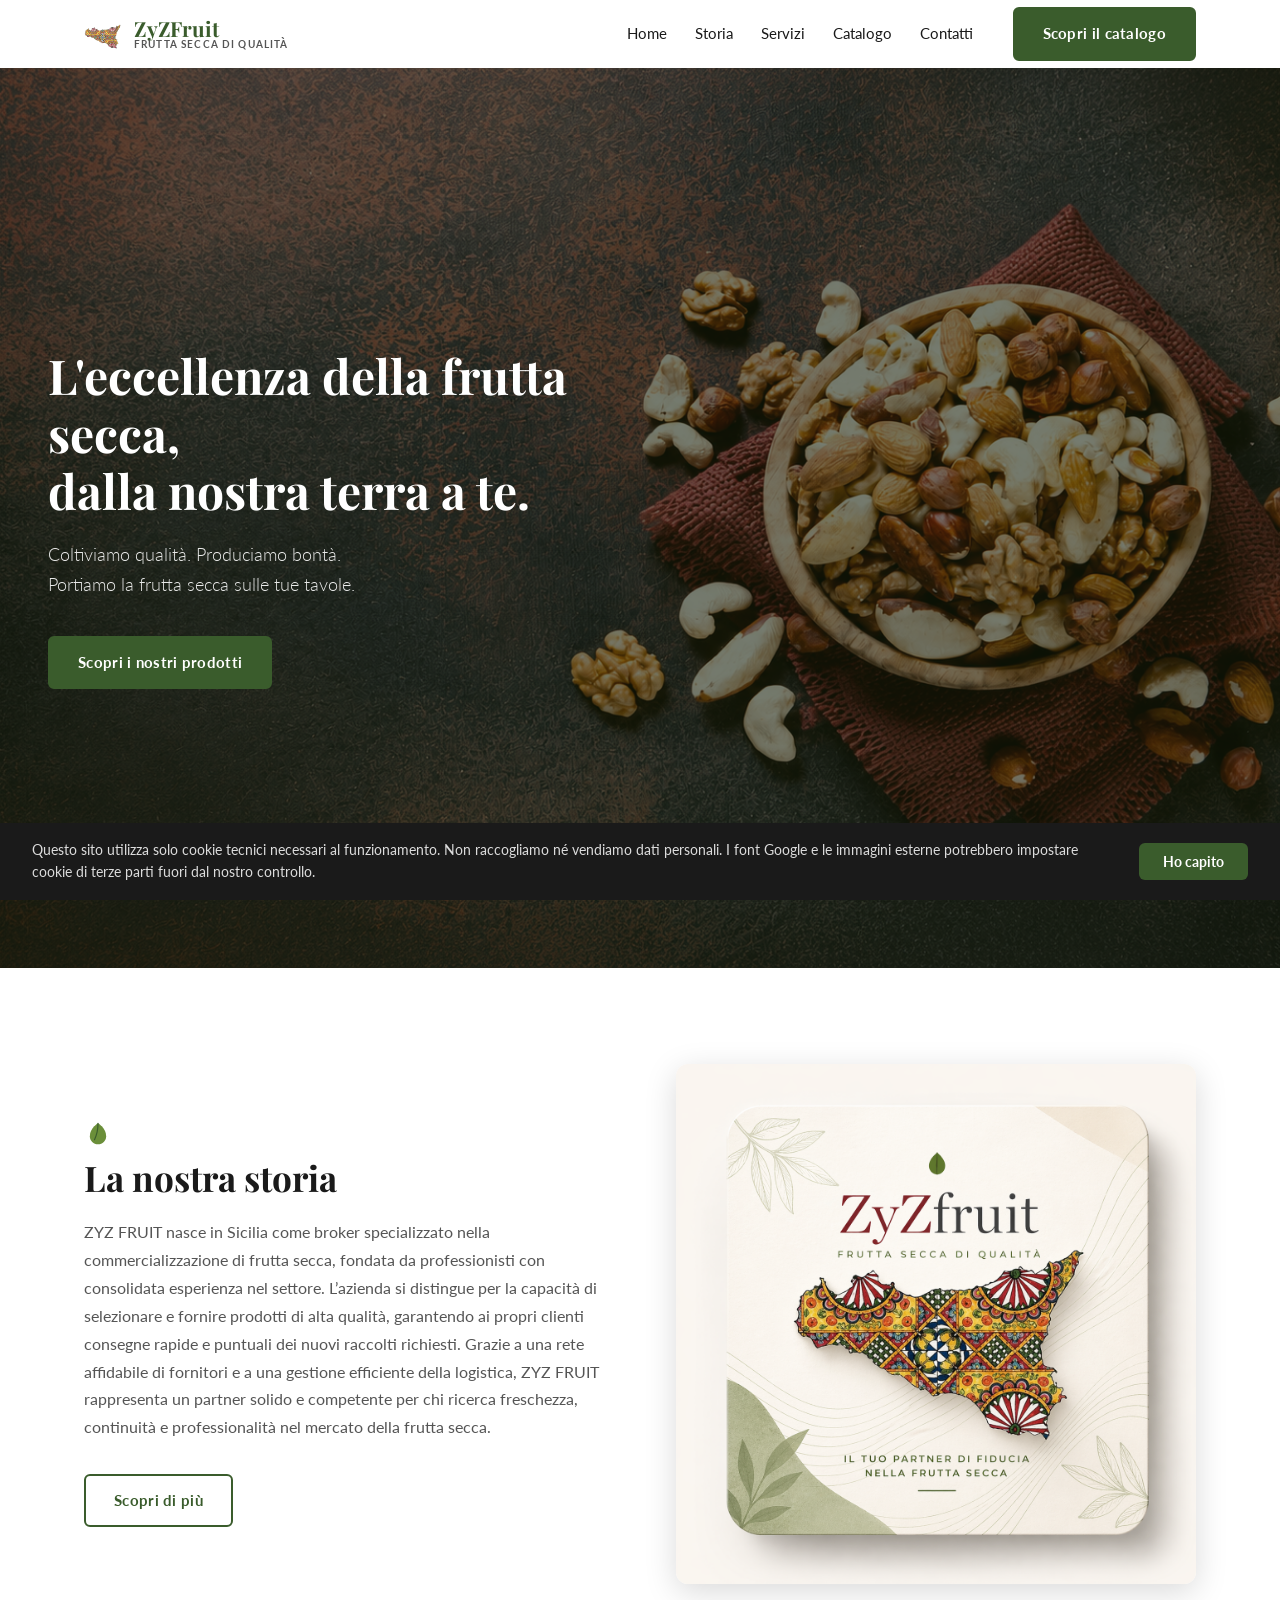
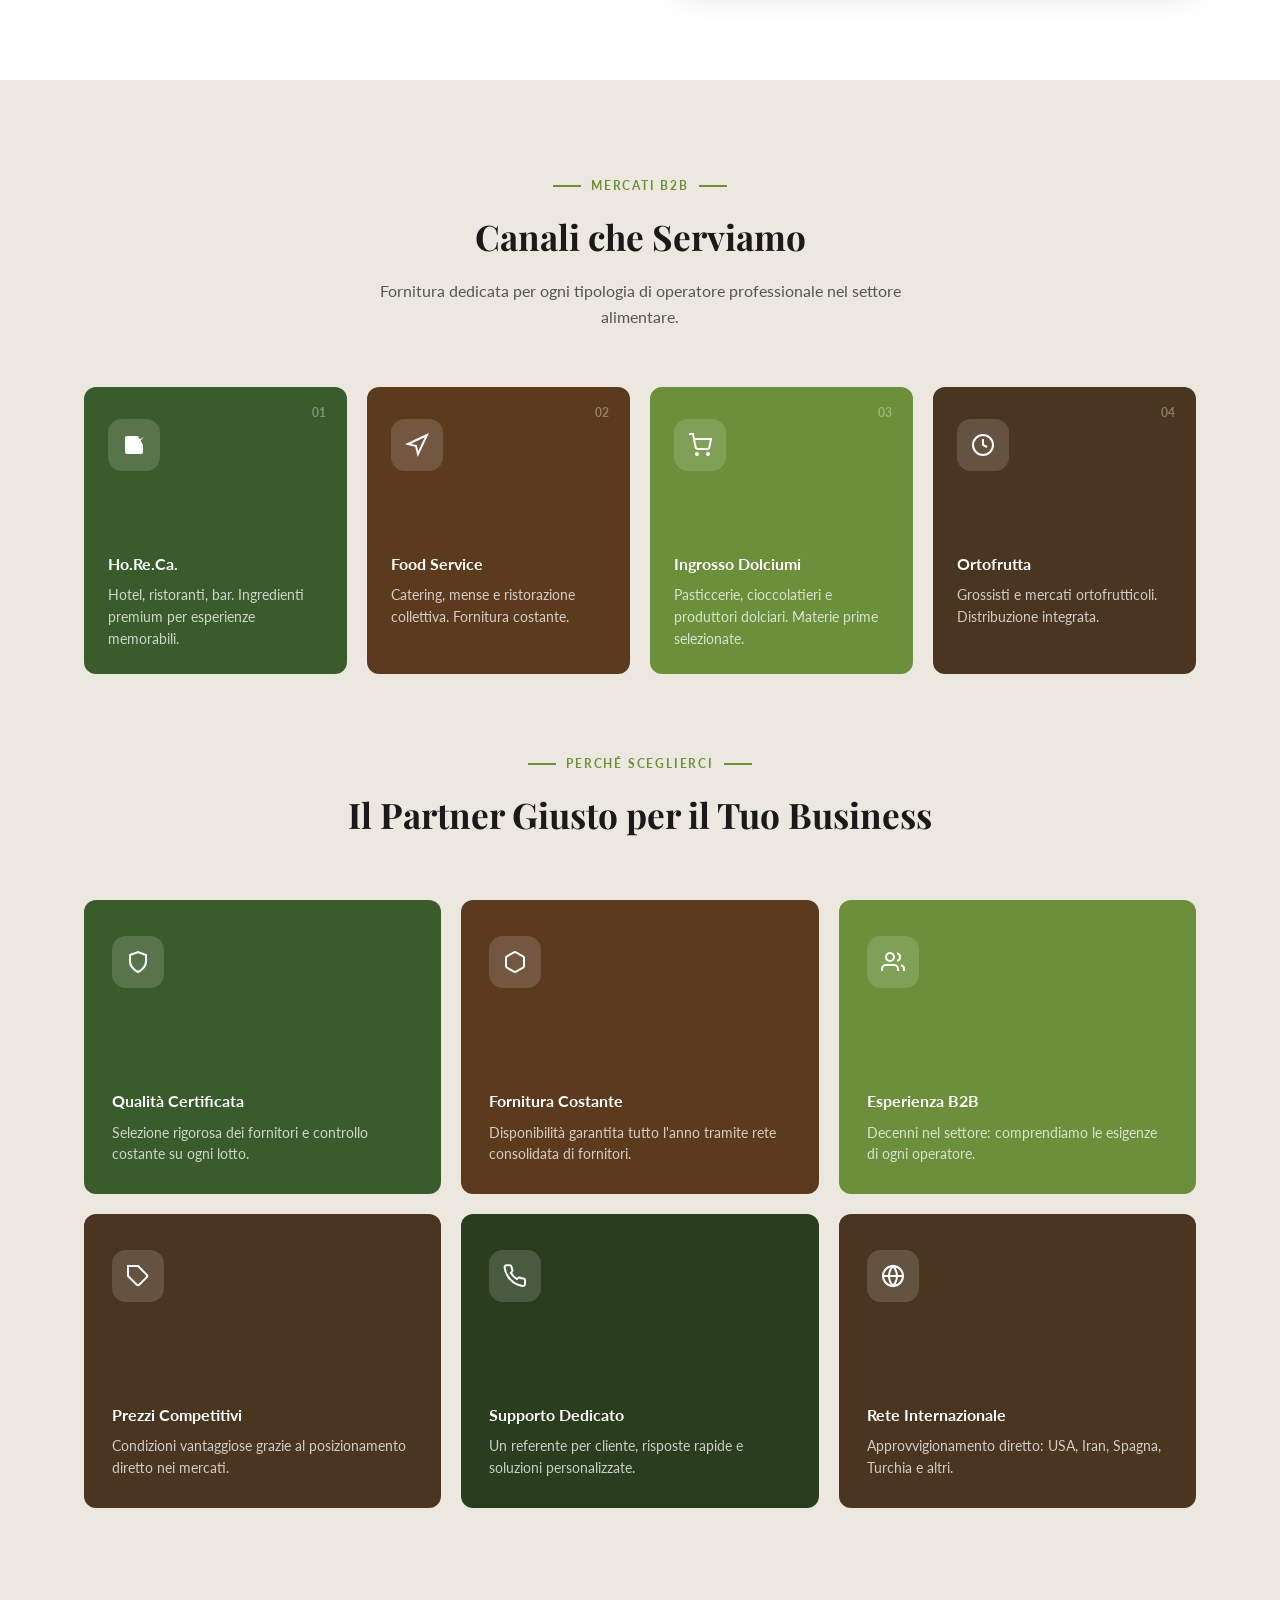
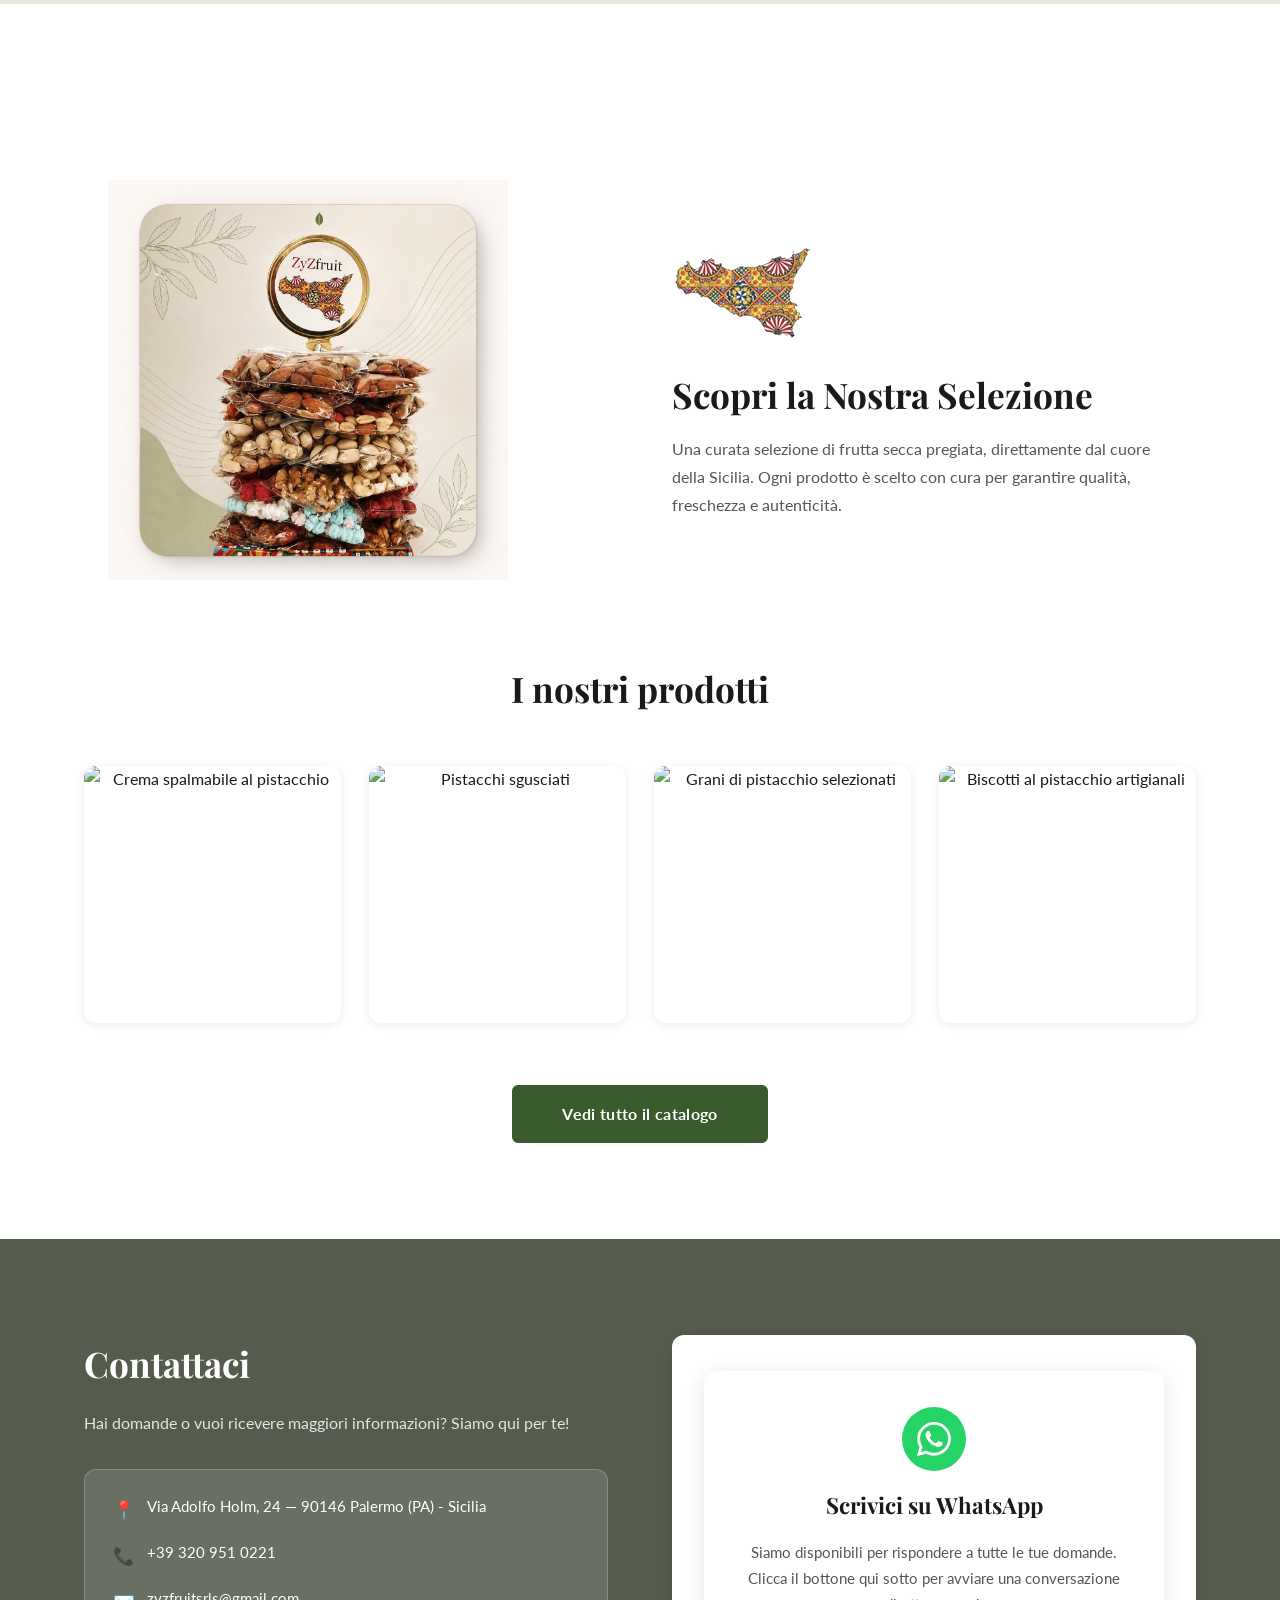
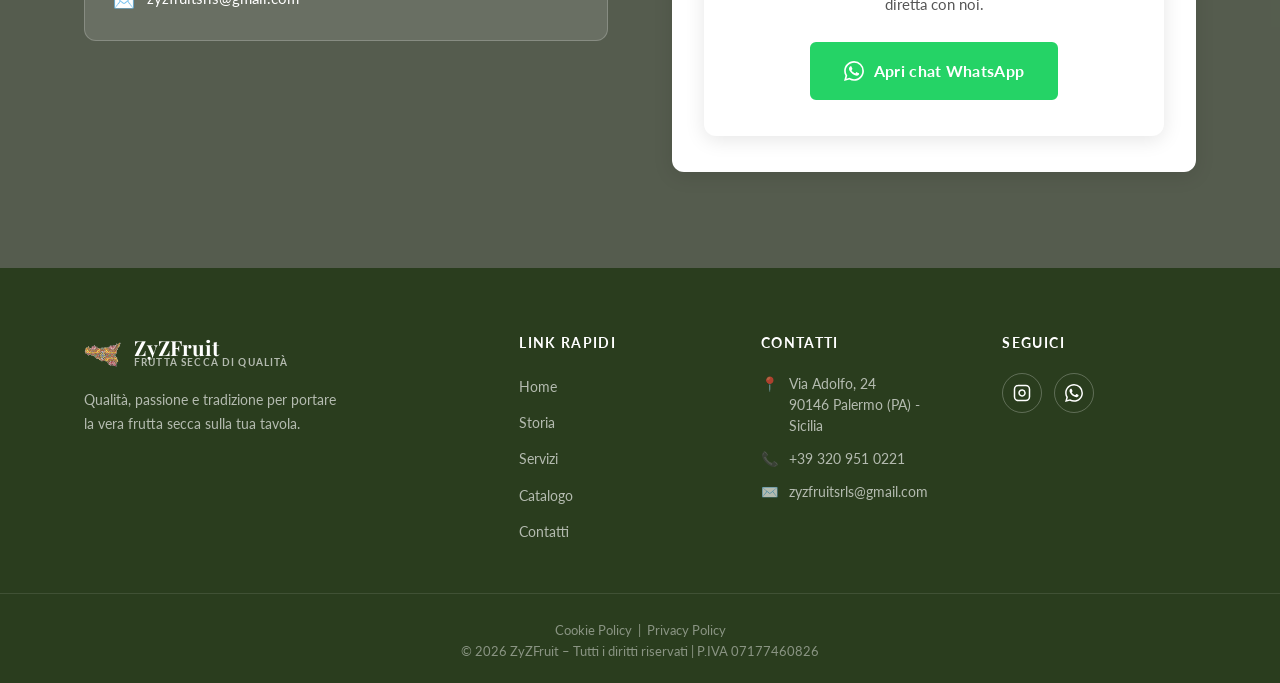
==== index.html @ f9a3f3a9 "Add files via upload" ====
<!DOCTYPE html>
<html lang="it">
<head>
  <meta charset="UTF-8" />
  <meta name="viewport" content="width=device-width, initial-scale=1.0"/>
  <title>ZyZFruit – Frutta Secca di Qualità</title>
  <link rel="preconnect" href="https://fonts.googleapis.com"/>
  <link rel="preconnect" href="https://fonts.gstatic.com" crossorigin/>
  <link href="https://fonts.googleapis.com/css2?family=Playfair+Display:ital,wght@0,400;0,600;0,700;1,400&family=Lato:wght@300;400;700&display=swap" rel="stylesheet"/>
  <link rel="stylesheet" href="style.css"/>
  <link rel="icon" type="image/png" href="logo.png"/>
</head>
<body>

<!-- COOKIE BANNER -->
<div class="cookie-banner" id="cookieBanner">
  <p>Questo sito utilizza solo cookie tecnici necessari al funzionamento. Non raccogliamo né vendiamo dati personali. I font Google e le immagini esterne potrebbero impostare cookie di terze parti fuori dal nostro controllo.</p>
  <button class="btn-cookie-accept" onclick="acceptCookie()">Ho capito</button>
</div>

  <!-- NAVBAR -->
  <header class="navbar" id="navbar">
    <div class="nav-container">
      <a href="#" class="logo">
        <img src="logo.png" class="logo-icon" alt="ZyZFruit logo"/>
        <div class="logo-text">
          <span class="logo-main">ZyZFruit</span>
          <span class="logo-sub">FRUTTA SECCA DI QUALITÀ</span>
        </div>
      </a>

      <nav class="nav-menu" id="navMenu">
        <a href="#hero">Home</a>
        <a href="#storia">Storia</a>
        <a href="#servizi">Servizi</a>
        <a href="#prodotti">Catalogo</a>
        <a href="#contatti">Contatti</a>
      </nav>

      <a href="catalogo.html" class="btn btn-primary nav-cta">Scopri il catalogo</a>

      <button class="hamburger" id="hamburger" aria-label="Apri menu">
        <span></span><span></span><span></span>
      </button>
    </div>
  </header>

  <!-- HERO -->
  <section id="hero" class="hero">
    <div class="hero-overlay"></div>
    <div class="hero-content fade-in">
      <h1>L'eccellenza della frutta secca,<br/>dalla nostra terra a te.</h1>
      <p>Coltiviamo qualità. Produciamo bontà.<br/>Portiamo la frutta secca sulle tue tavole.</p>
      <a href="#prodotti" class="btn btn-primary">Scopri i nostri prodotti</a>
    </div>
  </section>

  <!-- STORIA -->
  <section id="storia" class="storia">
    <div class="container storia-grid">
      <div class="storia-text fade-in">
        <span class="leaf-icon">
          <svg viewBox="0 0 24 24" fill="none"><path d="M12 2C12 2 5 6 5 13C5 16.866 8.134 20 12 20C15.866 20 19 16.866 19 13C19 6 12 2 12 2Z" fill="#6b8f3a"/><path d="M12 2C12 2 12 10 9 16" stroke="#3a5c2c" stroke-width="1" stroke-linecap="round"/></svg>
        </span>
        <h2>La nostra storia</h2>
        <p>ZYZ FRUIT nasce in Sicilia come broker specializzato nella commercializzazione di frutta secca, fondata da professionisti con consolidata esperienza nel settore. L’azienda si distingue per la capacità di selezionare e fornire prodotti di alta qualità, garantendo ai propri clienti consegne rapide e puntuali dei nuovi raccolti richiesti. Grazie a una rete affidabile di fornitori e a una gestione efficiente della logistica, ZYZ FRUIT rappresenta un partner solido e competente per chi ricerca freschezza, continuità e professionalità nel mercato della frutta secca.</p>
        <a href="#" class="btn btn-outline">Scopri di più</a>
      </div>
      <div class="storia-image fade-in">
        <img src="logostoria.png" alt="Piantagione di pistacchi in Sicilia" loading="lazy"/>
      </div>
    </div>
  </section>

  <!-- SERVIZI -->
  <!-- SERVIZI -->
<section id="servizi" class="servizi">
  <div class="container">

    <!-- Canali B2B -->
    <div class="section-header fade-in">
      <p class="section-tag">MERCATI B2B</p>
      <h2>Canali che Serviamo</h2>
      <p class="section-sub">Fornitura dedicata per ogni tipologia di operatore professionale nel settore alimentare.</p>
    </div>

    <div class="canali-grid">
      <div class="canale-card fade-in" style="--card-bg: #3a5c2c;">
        <span class="card-num">01</span>
        <div class="canale-icon">
          <svg viewBox="0 0 24 24" fill="white"><path d="M9 11l3 3L22 4"/><path d="M21 12v7a2 2 0 0 1-2 2H5a2 2 0 0 1-2-2V5a2 2 0 0 1 2-2h11"/></svg>
        </div>
        <h3>Ho.Re.Ca.</h3>
        <p>Hotel, ristoranti, bar. Ingredienti premium per esperienze memorabili.</p>
      </div>
      <div class="canale-card fade-in" style="--card-bg: #5c3a1e;">
        <span class="card-num">02</span>
        <div class="canale-icon">
          <svg viewBox="0 0 24 24" fill="none" stroke="white" stroke-width="2"><path d="M3 11l19-9-9 19-2-8-8-2z"/></svg>
        </div>
        <h3>Food Service</h3>
        <p>Catering, mense e ristorazione collettiva. Fornitura costante.</p>
      </div>
      <div class="canale-card fade-in" style="--card-bg: #6b8f3a;">
        <span class="card-num">03</span>
        <div class="canale-icon">
          <svg viewBox="0 0 24 24" fill="none" stroke="white" stroke-width="2"><circle cx="9" cy="21" r="1"/><circle cx="20" cy="21" r="1"/><path d="M1 1h4l2.68 13.39a2 2 0 0 0 2 1.61h9.72a2 2 0 0 0 2-1.61L23 6H6"/></svg>
        </div>
        <h3>Ingrosso Dolciumi</h3>
        <p>Pasticcerie, cioccolatieri e produttori dolciari. Materie prime selezionate.</p>
      </div>
      <div class="canale-card fade-in" style="--card-bg: #4a3520;">
        <span class="card-num">04</span>
        <div class="canale-icon">
          <svg viewBox="0 0 24 24" fill="none" stroke="white" stroke-width="2"><path d="M12 2C6.48 2 2 6.48 2 12s4.48 10 10 10 10-4.48 10-10S17.52 2 12 2z"/><path d="M12 6v6l4 2"/></svg>
        </div>
        <h3>Ortofrutta</h3>
        <p>Grossisti e mercati ortofrutticoli. Distribuzione integrata.</p>
      </div>
    </div>

    <!-- Perché sceglierci -->
    <div class="section-header fade-in" style="margin-top: 80px;">
      <p class="section-tag">PERCHÉ SCEGLIERCI</p>
      <h2>Il Partner Giusto per il Tuo Business</h2>
    </div>

    <div class="perche-grid">
      <div class="perche-card fade-in" style="--card-bg: #3a5c2c;">
        <div class="canale-icon">
          <svg viewBox="0 0 24 24" fill="none" stroke="white" stroke-width="2"><path d="M12 22s8-4 8-10V5l-8-3-8 3v7c0 6 8 10 8 10z"/></svg>
        </div>
        <h3>Qualità Certificata</h3>
        <p>Selezione rigorosa dei fornitori e controllo costante su ogni lotto.</p>
      </div>
      <div class="perche-card fade-in" style="--card-bg: #5c3a1e;">
        <div class="canale-icon">
          <svg viewBox="0 0 24 24" fill="none" stroke="white" stroke-width="2"><path d="M21 16V8a2 2 0 0 0-1-1.73l-7-4a2 2 0 0 0-2 0l-7 4A2 2 0 0 0 3 8v8a2 2 0 0 0 1 1.73l7 4a2 2 0 0 0 2 0l7-4A2 2 0 0 0 21 16z"/></svg>
        </div>
        <h3>Fornitura Costante</h3>
        <p>Disponibilità garantita tutto l'anno tramite rete consolidata di fornitori.</p>
      </div>
      <div class="perche-card fade-in" style="--card-bg: #6b8f3a;">
        <div class="canale-icon">
          <svg viewBox="0 0 24 24" fill="none" stroke="white" stroke-width="2"><path d="M17 21v-2a4 4 0 0 0-4-4H5a4 4 0 0 0-4 4v2"/><circle cx="9" cy="7" r="4"/><path d="M23 21v-2a4 4 0 0 0-3-3.87"/><path d="M16 3.13a4 4 0 0 1 0 7.75"/></svg>
        </div>
        <h3>Esperienza B2B</h3>
        <p>Decenni nel settore: comprendiamo le esigenze di ogni operatore.</p>
      </div>
      <div class="perche-card fade-in" style="--card-bg: #4a3520;">
        <div class="canale-icon">
          <svg viewBox="0 0 24 24" fill="none" stroke="white" stroke-width="2"><path d="M20.59 13.41l-7.17 7.17a2 2 0 0 1-2.83 0L2 12V2h10l8.59 8.59a2 2 0 0 1 0 2.82z"/><line x1="7" y1="7" x2="7.01" y2="7"/></svg>
        </div>
        <h3>Prezzi Competitivi</h3>
        <p>Condizioni vantaggiose grazie al posizionamento diretto nei mercati.</p>
      </div>
      <div class="perche-card fade-in" style="--card-bg: #2a3d1e;">
        <div class="canale-icon">
          <svg viewBox="0 0 24 24" fill="none" stroke="white" stroke-width="2"><path d="M22 16.92v3a2 2 0 0 1-2.18 2 19.79 19.79 0 0 1-8.63-3.07A19.5 19.5 0 0 1 4.69 12 19.79 19.79 0 0 1 1.61 3.4 2 2 0 0 1 3.6 1.22h3a2 2 0 0 1 2 1.72c.127.96.361 1.903.7 2.81a2 2 0 0 1-.45 2.11L7.91 8.96a16 16 0 0 0 6.13 6.13l.95-.95a2 2 0 0 1 2.11-.45c.907.339 1.85.573 2.81.7A2 2 0 0 1 22 16.92z"/></svg>
        </div>
        <h3>Supporto Dedicato</h3>
        <p>Un referente per cliente, risposte rapide e soluzioni personalizzate.</p>
      </div>
      <div class="perche-card fade-in" style="--card-bg: #4a3520;">
        <div class="canale-icon">
          <svg viewBox="0 0 24 24" fill="none" stroke="white" stroke-width="2"><circle cx="12" cy="12" r="10"/><line x1="2" y1="12" x2="22" y2="12"/><path d="M12 2a15.3 15.3 0 0 1 4 10 15.3 15.3 0 0 1-4 10 15.3 15.3 0 0 1-4-10 15.3 15.3 0 0 1 4-10z"/></svg>
        </div>
        <h3>Rete Internazionale</h3>
        <p>Approvvigionamento diretto: USA, Iran, Spagna, Turchia e altri.</p>
      </div>
    </div>

  </div>
</section>

  <!-- PRODOTTI -->
  <section id="prodotti" class="prodotti">
    <div class="container">
	<!-- CATALOGO TEASER -->
	
<section class="catalogo-teaser">
  <div class="container catalogo-teaser-grid">
    <div class="catalogo-teaser-image fade-in">
      <img src="espositore.png" alt="ZyZFruit - Espositore frutta secca"/>
    </div>
    <div class="catalogo-teaser-content fade-in">
      <span class="leaf-icon">
        <img src="logo.png" alt="logo"/>
      </span>
      <h2>Scopri la Nostra Selezione</h2>
      <p>Una curata selezione di frutta secca pregiata, direttamente dal cuore della Sicilia. Ogni prodotto è scelto con cura per garantire qualità, freschezza e autenticità.</p>
    </div>
  </div>
</section>

      <h2 class="section-title fade-in">I nostri prodotti</h2>
      <div class="prodotti-grid">
        <div class="product-card fade-in">
          <div class="product-img">
            <img src="foto\pinoli.jpg" alt="Crema spalmabile al pistacchio" loading="lazy"/>
          </div>
        </div>
        <div class="product-card fade-in">
          <div class="product-img">
            <img src="foto\pistacchio.jpg" alt="Pistacchi sgusciati" loading="lazy"/>
          </div>
        </div>
        <div class="product-card fade-in">
          <div class="product-img">
            <img src="foto\mandorla_tostata.jpg" alt="Grani di pistacchio selezionati" loading="lazy"/>
          </div>
        </div>
        <div class="product-card fade-in">
          <div class="product-img">
            <img src="foto\nocciole_tostate.jpg" alt="Biscotti al pistacchio artigianali" loading="lazy"/>
          </div>
        </div>
      </div>
      <div class="prodotti-cta fade-in">
        <a href="catalogo.html" class="btn btn-dark">Vedi tutto il catalogo</a>
      </div>
    </div>
  </section>

  <!-- CONTATTI -->
  <section id="contatti" class="contatti">
    <div class="contatti-overlay"></div>
    <div class="container contatti-grid">
      <div class="contatti-info fade-in">
        <h2>Contattaci</h2>
        <p class="contatti-sub">Hai domande o vuoi ricevere maggiori informazioni? Siamo qui per te!</p>
        <div class="info-box">
          <div class="info-item">
            <span class="info-icon">📍</span>
            <span>Via Adolfo Holm, 24 — 90146 Palermo (PA) - Sicilia</span>
          </div>
          <div class="info-item">
            <span class="info-icon">📞</span>
            <span>+39 320 951 0221</span>
          </div>
          <div class="info-item">
            <span class="info-icon">✉️</span>
            <span>zyzfruitsrls@gmail.com</span>
          </div>
        </div>
      </div>
      <div class="contatti-form fade-in">
        <div class="whatsapp-box">
          <div class="whatsapp-icon">
            <svg viewBox="0 0 24 24" fill="currentColor"><path d="M17.472 14.382c-.297-.149-1.758-.867-2.03-.967-.273-.099-.471-.148-.67.15-.197.297-.767.966-.94 1.164-.173.199-.347.223-.644.075-.297-.15-1.255-.463-2.39-1.475-.883-.788-1.48-1.761-1.653-2.059-.173-.297-.018-.458.13-.606.134-.133.298-.347.446-.52.149-.174.198-.298.298-.497.099-.198.05-.371-.025-.52-.075-.149-.669-1.612-.916-2.207-.242-.579-.487-.5-.669-.51-.173-.008-.371-.01-.57-.01-.198 0-.52.074-.792.372-.272.297-1.04 1.016-1.04 2.479 0 1.462 1.065 2.875 1.213 3.074.149.198 2.096 3.2 5.077 4.487.709.306 1.262.489 1.694.625.712.227 1.36.195 1.871.118.571-.085 1.758-.719 2.006-1.413.248-.694.248-1.289.173-1.413-.074-.124-.272-.198-.57-.347m-5.421 7.403h-.004a9.87 9.87 0 0 1-5.031-1.378l-.361-.214-3.741.982.998-3.648-.235-.374a9.86 9.86 0 0 1-1.51-5.26c.001-5.45 4.436-9.884 9.888-9.884 2.64 0 5.122 1.03 6.988 2.898a9.825 9.825 0 0 1 2.893 6.994c-.003 5.45-4.437 9.884-9.885 9.884m8.413-18.297A11.815 11.815 0 0 0 12.05 0C5.495 0 .16 5.335.157 11.892c0 2.096.547 4.142 1.588 5.945L.057 24l6.305-1.654a11.882 11.882 0 0 0 5.683 1.448h.005c6.554 0 11.89-5.335 11.893-11.893a11.821 11.821 0 0 0-3.48-8.413Z"/></svg>
          </div>
          <h3>Scrivici su WhatsApp</h3>
          <p>Siamo disponibili per rispondere a tutte le tue domande. Clicca il bottone qui sotto per avviare una conversazione diretta con noi.</p>
          <a href="https://wa.me/3209510221" target="_blank" class="btn btn-whatsapp">
            <svg viewBox="0 0 24 24" fill="currentColor" width="20" height="20"><path d="M17.472 14.382c-.297-.149-1.758-.867-2.03-.967-.273-.099-.471-.148-.67.15-.197.297-.767.966-.94 1.164-.173.199-.347.223-.644.075-.297-.15-1.255-.463-2.39-1.475-.883-.788-1.48-1.761-1.653-2.059-.173-.297-.018-.458.13-.606.134-.133.298-.347.446-.52.149-.174.198-.298.298-.497.099-.198.05-.371-.025-.52-.075-.149-.669-1.612-.916-2.207-.242-.579-.487-.5-.669-.51-.173-.008-.371-.01-.57-.01-.198 0-.52.074-.792.372-.272.297-1.04 1.016-1.04 2.479 0 1.462 1.065 2.875 1.213 3.074.149.198 2.096 3.2 5.077 4.487.709.306 1.262.489 1.694.625.712.227 1.36.195 1.871.118.571-.085 1.758-.719 2.006-1.413.248-.694.248-1.289.173-1.413-.074-.124-.272-.198-.57-.347m-5.421 7.403h-.004a9.87 9.87 0 0 1-5.031-1.378l-.361-.214-3.741.982.998-3.648-.235-.374a9.86 9.86 0 0 1-1.51-5.26c.001-5.45 4.436-9.884 9.888-9.884 2.64 0 5.122 1.03 6.988 2.898a9.825 9.825 0 0 1 2.893 6.994c-.003 5.45-4.437 9.884-9.885 9.884m8.413-18.297A11.815 11.815 0 0 0 12.05 0C5.495 0 .16 5.335.157 11.892c0 2.096.547 4.142 1.588 5.945L.057 24l6.305-1.654a11.882 11.882 0 0 0 5.683 1.448h.005c6.554 0 11.89-5.335 11.893-11.893a11.821 11.821 0 0 0-3.48-8.413Z"/></svg>
            Apri chat WhatsApp
          </a>
        </div>
      </div>
    </div>
  </section>

  <!-- FOOTER -->
  <footer class="footer">
    <div class="container footer-grid">
      <div class="footer-col">
        <a href="#" class="logo logo-white">
          <img src="logo.png" class="logo-icon" alt="ZyZFruit logo"/>
          <div class="logo-text">
            <span class="logo-main">ZyZFruit</span>
            <span class="logo-sub">FRUTTA SECCA DI QUALITÀ</span>
          </div>
        </a>
        <p class="footer-tagline">Qualità, passione e tradizione per portare la vera frutta secca sulla tua tavola.</p>
      </div>
      <div class="footer-col">
        <h4>Link rapidi</h4>
        <ul>
          <li><a href="#hero">Home</a></li>
          <li><a href="#storia">Storia</a></li>
          <li><a href="#servizi">Servizi</a></li>
          <li><a href="#prodotti">Catalogo</a></li>
          <li><a href="#contatti">Contatti</a></li>
        </ul>
      </div>
	  <div class="footer-col">
        <h4>Contatti</h4>
        <div class="footer-contact-list">
          <div class="footer-contact-item">
            <span>📍</span>
            <span>Via Adolfo, 24<br/>90146 Palermo (PA) - Sicilia</span>
          </div>
          <div class="footer-contact-item">
            <span>📞</span>
            <span>+39 320 951 0221</span>
          </div>
          <div class="footer-contact-item">
            <span>✉️</span>
            <span>zyzfruitsrls@gmail.com</span>
          </div>
        </div>
      </div>
      <div class="footer-col">
        <h4>Seguici</h4>
        <div class="social-icons">
          <!-- <a href="https://www.facebook.com/tuapagina" target="_blank" class="social-btn" aria-label="Facebook">
            <svg viewBox="0 0 24 24" fill="currentColor"><path d="M18 2h-3a5 5 0 0 0-5 5v3H7v4h3v8h4v-8h3l1-4h-4V7a1 1 0 0 1 1-1h3z"/></svg>
          </a> -->
          <a href="https://www.instagram.com/zyz_fruit" target="_blank" class="social-btn" aria-label="Instagram">
            <svg viewBox="0 0 24 24" fill="none" stroke="currentColor" stroke-width="2"><rect x="2" y="2" width="20" height="20" rx="5" ry="5"/><path d="M16 11.37A4 4 0 1 1 12.63 8 4 4 0 0 1 16 11.37z"/><line x1="17.5" y1="6.5" x2="17.51" y2="6.5"/></svg>
          </a>
          <a href="https://wa.me/3209510221" target="_blank" class="social-btn" aria-label="WhatsApp">
            <svg viewBox="0 0 24 24" fill="currentColor"><path d="M17.472 14.382c-.297-.149-1.758-.867-2.03-.967-.273-.099-.471-.148-.67.15-.197.297-.767.966-.94 1.164-.173.199-.347.223-.644.075-.297-.15-1.255-.463-2.39-1.475-.883-.788-1.48-1.761-1.653-2.059-.173-.297-.018-.458.13-.606.134-.133.298-.347.446-.52.149-.174.198-.298.298-.497.099-.198.05-.371-.025-.52-.075-.149-.669-1.612-.916-2.207-.242-.579-.487-.5-.669-.51-.173-.008-.371-.01-.57-.01-.198 0-.52.074-.792.372-.272.297-1.04 1.016-1.04 2.479 0 1.462 1.065 2.875 1.213 3.074.149.198 2.096 3.2 5.077 4.487.709.306 1.262.489 1.694.625.712.227 1.36.195 1.871.118.571-.085 1.758-.719 2.006-1.413.248-.694.248-1.289.173-1.413-.074-.124-.272-.198-.57-.347m-5.421 7.403h-.004a9.87 9.87 0 0 1-5.031-1.378l-.361-.214-3.741.982.998-3.648-.235-.374a9.86 9.86 0 0 1-1.51-5.26c.001-5.45 4.436-9.884 9.888-9.884 2.64 0 5.122 1.03 6.988 2.898a9.825 9.825 0 0 1 2.893 6.994c-.003 5.45-4.437 9.884-9.885 9.884m8.413-18.297A11.815 11.815 0 0 0 12.05 0C5.495 0 .16 5.335.157 11.892c0 2.096.547 4.142 1.588 5.945L.057 24l6.305-1.654a11.882 11.882 0 0 0 5.683 1.448h.005c6.554 0 11.89-5.335 11.893-11.893a11.821 11.821 0 0 0-3.48-8.413Z"/></svg>
          </a>
        </div>
      </div>
    </div>
    <div class="footer-bottom">
	  <p class="footer-legal">
			<a href="#" onclick="document.getElementById('cookieBanner').style.display='flex'; return false;">Cookie Policy</a>
				&nbsp;|&nbsp;
			<a href="privacy.html">Privacy Policy</a>
	  </p>
      <p>© 2026 ZyZFruit – Tutti i diritti riservati | P.IVA 07177460826</p>
    </div>
  </footer>

  <script src="script.js"></script>
</body>
</html>
---- style.css ----
/* =========================================
   VerdeSicilia – style.css
   ========================================= */

/* --- CSS Variables --- */
:root {
  --green-dark: #3a5c2c;
  --green-footer: #2a3d1e;
  --green-accent: #6b8f3a;
  --green-light: #8ab34a;
  --cream: #faf7f2;
  --white: #ffffff;
  --text-dark: #1a1a1a;
  --text-mid: #555555;
  --font-display: 'Playfair Display', Georgia, serif;
  --font-body: 'Lato', 'Helvetica Neue', sans-serif;
  --radius: 6px;
  --radius-lg: 12px;
  --shadow: 0 4px 20px rgba(0,0,0,0.10);
  --shadow-hover: 0 8px 32px rgba(0,0,0,0.18);
  --transition: 0.28s ease;
}

/* --- Reset --- */
*, *::before, *::after {
  box-sizing: border-box;
  margin: 0;
  padding: 0;
}

html {
  scroll-behavior: smooth;
}

body {
  font-family: var(--font-body);
  color: var(--text-dark);
  background: var(--white);
  line-height: 1.65;
  -webkit-font-smoothing: antialiased;
}

img {
  display: block;
  max-width: 100%;
}

a {
  text-decoration: none;
  color: inherit;
}

ul { list-style: none; }

/* --- Container --- */
.container {
  max-width: 1160px;
  margin: 0 auto;
  padding: 0 24px;
}

/* --- Buttons --- */
.btn {
  display: inline-block;
  font-family: var(--font-body);
  font-size: 0.95rem;
  font-weight: 700;
  padding: 12px 28px;
  border-radius: var(--radius);
  cursor: pointer;
  border: 2px solid transparent;
  transition: background var(--transition), color var(--transition), border-color var(--transition), transform var(--transition);
  letter-spacing: 0.02em;
}

.btn-primary {
  background: var(--green-dark);
  color: var(--white);
  border-color: var(--green-dark);
}
.btn-primary:hover {
  background: var(--green-accent);
  border-color: var(--green-accent);
  transform: translateY(-1px);
}

.btn-outline {
  background: transparent;
  color: var(--green-dark);
  border-color: var(--green-dark);
}
.btn-outline:hover {
  background: var(--green-dark);
  color: var(--white);
  transform: translateY(-1px);
}

.btn-dark {
  background: var(--green-dark);
  color: var(--white);
  border-color: var(--green-dark);
  padding: 14px 48px;
  font-size: 1rem;
}
.btn-dark:hover {
  background: var(--green-accent);
  border-color: var(--green-accent);
  transform: translateY(-2px);
}

.btn-full { width: 100%; text-align: center; }

/* --- Leaf Icon --- */
.leaf-icon {
  display: flex;
  justify-content: center;
  margin-bottom: 8px;
}
.leaf-icon svg {
  width: 28px;
  height: 28px;
}
.storia .leaf-icon {
  justify-content: flex-start;
}

/* --- Fade In --- */
.fade-in {
  opacity: 0;
  transform: translateY(24px);
  transition: opacity 0.65s ease, transform 0.65s ease;
}
.fade-in.visible {
  opacity: 1;
  transform: translateY(0);
}

/* =========================================
   NAVBAR
   ========================================= */
.navbar {
  position: sticky;
  top: 0;
  z-index: 1000;
  background: var(--white);
  transition: box-shadow var(--transition);
}
.navbar.scrolled {
  box-shadow: 0 2px 16px rgba(0,0,0,0.12);
}

.nav-container {
  max-width: 1160px;
  margin: 0 auto;
  padding: 0 24px;
  display: flex;
  align-items: center;
  gap: 32px;
  height: 68px;
}

/* Logo */
.logo {
  display: flex;
  align-items: center;
  gap: 10px;
  flex-shrink: 0;
}
.logo-icon {
  width: 40px;
  height: 40px;
}
.logo-text {
  display: flex;
  flex-direction: column;
  line-height: 1.1;
}
.logo-main {
  font-family: var(--font-display);
  font-size: 1.3rem;
  font-weight: 700;
  color: var(--green-dark);
  letter-spacing: -0.01em;
}
.logo-sub {
  font-size: 0.6rem;
  font-weight: 700;
  color: var(--text-mid);
  letter-spacing: 0.12em;
  text-transform: uppercase;
}
.logo-white .logo-main { color: var(--white); }
.logo-white .logo-sub { color: rgba(255,255,255,0.65); }

/* Nav Links */
.nav-menu {
  display: flex;
  align-items: center;
  gap: 28px;
  margin-left: auto;
}
.nav-menu a {
  font-size: 0.95rem;
  font-weight: 400;
  color: var(--text-dark);
  position: relative;
  transition: color var(--transition);
}
.nav-menu a::after {
  content: '';
  position: absolute;
  left: 0; bottom: -3px;
  width: 0; height: 2px;
  background: var(--green-accent);
  transition: width var(--transition);
}
.nav-menu a:hover { color: var(--green-dark); }
.nav-menu a:hover::after { width: 100%; }

.nav-cta { margin-left: 8px; }

/* Hamburger */
.hamburger {
  display: none;
  flex-direction: column;
  justify-content: center;
  gap: 5px;
  background: none;
  border: none;
  cursor: pointer;
  padding: 4px;
  margin-left: auto;
}
.hamburger span {
  display: block;
  width: 24px;
  height: 2px;
  background: var(--text-dark);
  border-radius: 2px;
  transition: transform var(--transition), opacity var(--transition);
}
.hamburger.open span:nth-child(1) { transform: translateY(7px) rotate(45deg); }
.hamburger.open span:nth-child(2) { opacity: 0; }
.hamburger.open span:nth-child(3) { transform: translateY(-7px) rotate(-45deg); }

/* =========================================
   HERO
   ========================================= */
.hero {
  position: relative;
  min-height: 100vh;
  display: flex;
  align-items: center;
  background: url('wallpaper.jpg') center center / cover no-repeat;
}
.hero-overlay {
  position: absolute;
  inset: 0;
  background: rgba(20, 30, 10, 0.58);
}
.hero-content {
  position: relative;
  z-index: 1;
  max-width: 640px;
  padding: 0 48px;
  color: var(--white);
}
.hero-content h1 {
  font-family: var(--font-display);
  font-size: clamp(2rem, 4vw, 3rem);
  font-weight: 700;
  line-height: 1.2;
  margin-bottom: 20px;
}
.hero-content p {
  font-size: 1.1rem;
  font-weight: 300;
  margin-bottom: 36px;
  opacity: 0.9;
  line-height: 1.7;
}

/* =========================================
   STORIA
   ========================================= */
.storia {
  padding: 96px 0;
  background: var(--white);
}
.storia-grid {
  display: grid;
  grid-template-columns: 1fr 1fr;
  gap: 72px;
  align-items: center;
}
.storia-text h2 {
  font-family: var(--font-display);
  font-size: 2.2rem;
  font-weight: 700;
  color: var(--text-dark);
  margin-bottom: 20px;
  line-height: 1.2;
}
.storia-text p {
  color: var(--text-mid);
  font-size: 0.97rem;
  margin-bottom: 32px;
  line-height: 1.8;
}
.storia-image img {
  width: 100%;
  height: auto;
  object-fit: contain;
  border-radius: var(--radius-lg);
  box-shadow: 0 8px 32px rgba(0,0,0,0.15);
  background: transparent;
}

.storia-image {
  background: transparent;
  box-shadow: none;
}

/* =========================================
   SERVIZI
   ========================================= */
.servizi {
  padding: 96px 0;
  background: #ede8df;
}
.section-header {
  text-align: center;
  margin-bottom: 56px;
}
.section-header h2,
.section-title {
  font-family: var(--font-display);
  font-size: 2.2rem;
  font-weight: 700;
  color: var(--text-dark);
}
.section-title {
  text-align: center;
  margin-bottom: 48px;
}

.section-tag {
  font-size: 0.75rem;
  font-weight: 700;
  letter-spacing: 0.15em;
  color: var(--green-accent);
  text-transform: uppercase;
  margin-bottom: 12px;
  display: flex;
  align-items: center;
  justify-content: center;
  gap: 10px;
}
.section-tag::before,
.section-tag::after {
  content: '';
  display: inline-block;
  width: 28px;
  height: 1.5px;
  background: var(--green-accent);
}
.section-sub {
  color: var(--text-mid);
  font-size: 0.97rem;
  max-width: 560px;
  margin: 12px auto 0;
  text-align: center;
  line-height: 1.7;
}

/* Canali Grid */
.canali-grid {
  display: grid;
  grid-template-columns: repeat(4, 1fr);
  gap: 20px;
  margin-top: 40px;
}
.canale-card {
  background: var(--card-bg);
  border-radius: var(--radius-lg);
  padding: 32px 24px 24px;
  position: relative;
  overflow: hidden;
  transition: transform var(--transition), box-shadow var(--transition);
  cursor: default;
}
.canale-card:hover {
  transform: translateY(-4px);
  box-shadow: var(--shadow-hover);
}
.card-num {
  position: absolute;
  top: 16px;
  right: 20px;
  font-size: 0.75rem;
  font-weight: 700;
  color: rgba(255,255,255,0.35);
  letter-spacing: 0.05em;
}
.canale-icon {
  width: 52px;
  height: 52px;
  background: rgba(255,255,255,0.15);
  border-radius: 14px;
  display: flex;
  align-items: center;
  justify-content: center;
  margin-bottom: 80px;
}
.canale-icon svg {
  width: 24px;
  height: 24px;
}
.canale-card h3 {
  font-family: var(--font-body);
  font-size: 1rem;
  font-weight: 700;
  color: var(--white);
  margin-bottom: 8px;
}
.canale-card p {
  font-size: 0.85rem;
  color: rgba(255,255,255,0.75);
  line-height: 1.6;
}

/* Perché Grid */
.perche-grid {
  display: grid;
  grid-template-columns: repeat(3, 1fr);
  gap: 20px;
  margin-top: 40px;
}
.perche-card {
  background: var(--card-bg);
  border-radius: var(--radius-lg);
  padding: 36px 28px 28px;
  overflow: hidden;
  transition: transform var(--transition), box-shadow var(--transition);
  cursor: default;
}
.perche-card:hover {
  transform: translateY(-4px);
  box-shadow: var(--shadow-hover);
}
.perche-card .canale-icon {
  margin-bottom: 100px;
}
.perche-card h3 {
  font-family: var(--font-body);
  font-size: 1rem;
  font-weight: 700;
  color: var(--white);
  margin-bottom: 8px;
}
.perche-card p {
  font-size: 0.85rem;
  color: rgba(255,255,255,0.75);
  line-height: 1.6;
}

/* Responsive nuovi servizi */
@media (max-width: 1024px) {
  .canali-grid { grid-template-columns: repeat(2, 1fr); }
  .perche-grid { grid-template-columns: repeat(2, 1fr); }
}
@media (max-width: 768px) {
  .canali-grid { grid-template-columns: 1fr; }
  .perche-grid { grid-template-columns: 1fr; }
}

.servizi-grid {
  display: grid;
  grid-template-columns: repeat(3, 1fr);
  gap: 32px;
}
.service-card {
  background: var(--white);
  border-radius: var(--radius-lg);
  padding: 40px 32px;
  text-align: center;
  box-shadow: 0 2px 12px rgba(0,0,0,0.06);
  transition: box-shadow var(--transition), transform var(--transition);
}
.service-card:hover {
  box-shadow: var(--shadow-hover);
  transform: translateY(-4px);
}
.service-icon {
  width: 72px;
  height: 72px;
  margin: 0 auto 20px;
}
.service-icon svg {
  width: 100%;
  height: 100%;
}
.service-card h3 {
  font-family: var(--font-display);
  font-size: 1.2rem;
  font-weight: 700;
  margin-bottom: 12px;
  color: var(--text-dark);
}
.service-card p {
  color: var(--text-mid);
  font-size: 0.92rem;
  line-height: 1.75;
}

/* =========================================
   PRODOTTI
   ========================================= */
.prodotti {
  padding: 96px 0;
  background: var(--white);
}
.prodotti-grid {
  display: grid;
  grid-template-columns: repeat(4, 1fr);
  gap: 28px;
  margin-bottom: 48px;
}
.product-card {
  text-align: center;
  cursor: pointer;
}
.product-img {
  width: 100%;
  aspect-ratio: 1;
  border-radius: var(--radius-lg);
  overflow: hidden;
  margin-bottom: 14px;
  box-shadow: 0 2px 10px rgba(0,0,0,0.08);
  transition: box-shadow var(--transition), transform var(--transition);
}
.product-card:hover .product-img {
  box-shadow: var(--shadow-hover);
  transform: translateY(-4px);
}
.product-img img {
  width: 100%;
  height: 100%;
  object-fit: cover;
  transition: transform 0.5s ease;
}
.product-card:hover .product-img img {
  transform: scale(1.05);
}
.product-card p {
  font-size: 0.92rem;
  font-weight: 700;
  color: var(--text-dark);
  line-height: 1.4;
}
.prodotti-cta {
  text-align: center;
}

/* =========================================
   CONTATTI
   ========================================= */
.contatti {
  position: relative;
  padding: 96px 0;
  background: url('https://images.unsplash.com/photo-1509358271058-acd22cc93898?w=1600&q=85') center center / cover no-repeat;
}
.contatti-overlay {
  position: absolute;
  inset: 0;
  background: rgba(20, 30, 10, 0.72);
}
.contatti-grid {
  position: relative;
  z-index: 1;
  display: grid;
  grid-template-columns: 1fr 1fr;
  gap: 64px;
  align-items: start;
}
.contatti-info h2 {
  font-family: var(--font-display);
  font-size: 2.2rem;
  font-weight: 700;
  color: var(--white);
  margin-bottom: 16px;
}
.contatti-sub {
  color: rgba(255,255,255,0.85);
  font-size: 1rem;
  margin-bottom: 32px;
  line-height: 1.7;
}
.info-box {
  background: rgba(255,255,255,0.12);
  border: 1px solid rgba(255,255,255,0.2);
  border-radius: var(--radius-lg);
  padding: 24px 28px;
  display: flex;
  flex-direction: column;
  gap: 16px;
}
.info-item {
  display: flex;
  align-items: flex-start;
  gap: 12px;
  color: var(--white);
  font-size: 0.95rem;
}
.info-icon { font-size: 1.1rem; flex-shrink: 0; margin-top: 1px; }

/* Form */
.contatti-form {
  background: var(--white);
  border-radius: var(--radius-lg);
  padding: 36px 32px;
  box-shadow: var(--shadow);
}
.contatti-form form {
  display: flex;
  flex-direction: column;
  gap: 16px;
}
.contatti-form input,
.contatti-form textarea {
  font-family: var(--font-body);
  font-size: 0.95rem;
  width: 100%;
  padding: 12px 16px;
  border: 1px solid #ddd;
  border-radius: var(--radius);
  color: var(--text-dark);
  outline: none;
  transition: border-color var(--transition), box-shadow var(--transition);
  resize: vertical;
}
.contatti-form input:focus,
.contatti-form textarea:focus {
  border-color: var(--green-accent);
  box-shadow: 0 0 0 3px rgba(107, 143, 58, 0.15);
}
.contatti-form input::placeholder,
.contatti-form textarea::placeholder {
  color: #aaa;
}

/* =========================================
   FOOTER
   ========================================= */
.footer {
  background: var(--green-footer);
  color: var(--white);
  padding: 64px 0 0;
}
.footer-grid {
  display: grid;
  grid-template-columns: 2fr 1fr 1fr 1fr;
  gap: 48px;
  padding-bottom: 48px;
}
.footer-tagline {
  font-size: 0.88rem;
  color: rgba(255,255,255,0.65);
  margin-top: 16px;
  line-height: 1.7;
  max-width: 260px;
}
.footer-col h4 {
  font-family: var(--font-body);
  font-size: 0.85rem;
  font-weight: 700;
  text-transform: uppercase;
  letter-spacing: 0.1em;
  color: var(--white);
  margin-bottom: 18px;
}
.footer-col ul {
  display: flex;
  flex-direction: column;
  gap: 10px;
}
.footer-col ul a {
  font-size: 0.9rem;
  color: rgba(255,255,255,0.65);
  transition: color var(--transition);
}
.footer-col ul a:hover { color: var(--white); }

/* Social */
.social-icons {
  display: flex;
  gap: 12px;
  margin-top: 4px;
}
.social-btn {
  width: 40px;
  height: 40px;
  border-radius: 50%;
  border: 1px solid rgba(255,255,255,0.25);
  display: flex;
  align-items: center;
  justify-content: center;
  color: var(--white);
  transition: background var(--transition), border-color var(--transition);
}
.social-btn svg {
  width: 18px;
  height: 18px;
}
.social-btn:hover {
  background: var(--green-accent);
  border-color: var(--green-accent);
}

/* Footer Bottom */
.footer-bottom {
  border-top: 1px solid rgba(255,255,255,0.1);
  text-align: center;
  padding: 20px 24px;
}
.footer-bottom p {
  font-size: 0.82rem;
  color: rgba(255,255,255,0.45);
}

.footer-contact-list {
  display: flex;
  flex-direction: column;
  gap: 12px;
}
.footer-contact-item {
  display: flex;
  align-items: flex-start;
  gap: 10px;
  font-size: 0.88rem;
  color: rgba(255,255,255,0.65);
  line-height: 1.5;
}

/* =========================================
   CATALOGO TEASER
   ========================================= */
.catalogo-teaser {
  padding: 80px 0;
  background: var(--white);
}
.catalogo-teaser-grid {
  display: grid;
  grid-template-columns: 1fr 1fr;
  gap: 64px;
  align-items: center;
}
.catalogo-teaser-image {
  text-align: center;
}
.catalogo-teaser-image img {
  width: 100%;
  max-width: 400px;
  height: auto;
  object-fit: contain;
}
.catalogo-teaser-content h2 {
  font-family: var(--font-display);
  font-size: 2.2rem;
  font-weight: 700;
  color: var(--text-dark);
  margin-bottom: 20px;
  line-height: 1.2;
}
.catalogo-teaser-content p {
  color: var(--text-mid);
  font-size: 0.97rem;
  margin-bottom: 32px;
  line-height: 1.8;
}
.catalogo-teaser-content .leaf-icon {
  justify-content: flex-start;
  margin-bottom: 16px;
}

/* Responsive */
@media (max-width: 768px) {
  .catalogo-teaser-grid {
    grid-template-columns: 1fr;
    gap: 36px;
  }
  .catalogo-teaser-image {
    order: 2;
  }
  .catalogo-teaser-content {
    order: 1;
  }
}

/* =========================================
   RESPONSIVE
   ========================================= */

/* Tablet 768–1024px */
@media (max-width: 1024px) {
  .nav-menu { gap: 20px; }
  .prodotti-grid { grid-template-columns: repeat(2, 1fr); }
  .footer-grid { grid-template-columns: 1fr 1fr; gap: 36px; }
}

/* Mobile <768px */
@media (max-width: 768px) {
  /* Hamburger */
  .hamburger { display: flex; }
  .nav-cta { display: none; }
  .nav-menu {
    display: none;
    position: absolute;
    top: 68px;
    left: 0; right: 0;
    background: var(--white);
    flex-direction: column;
    align-items: flex-start;
    padding: 16px 24px 24px;
    gap: 0;
    box-shadow: 0 8px 24px rgba(0,0,0,0.12);
    border-top: 1px solid #eee;
  }
  .nav-menu.open { display: flex; }
  .nav-menu a {
    display: block;
    padding: 12px 0;
    font-size: 1rem;
    border-bottom: 1px solid #f0f0f0;
    width: 100%;
  }
  .nav-menu a:last-child { border-bottom: none; }

  /* Hero */
  .hero-content {
    padding: 0 24px;
    text-align: left;
  }
  .hero-content h1 { font-size: 1.75rem; }

  /* Storia */
  .storia-grid {
    grid-template-columns: 1fr;
    gap: 36px;
  }
  .storia-image img { height: 260px; }

  /* Servizi */
  .servizi-grid { grid-template-columns: 1fr; }

  /* Prodotti */
  .prodotti-grid { grid-template-columns: repeat(2, 1fr); gap: 16px; }

  /* Contatti */
  .contatti-grid {
    grid-template-columns: 1fr;
    gap: 36px;
  }

  /* Footer */
  .footer-grid { grid-template-columns: 1fr; gap: 28px; }
  .footer-tagline { max-width: 100%; }
}

@media (max-width: 480px) {
  .hero-content h1 { font-size: 1.5rem; }
  .prodotti-grid { grid-template-columns: 1fr; }
  .storia, .servizi, .prodotti, .contatti { padding: 64px 0; }
}

/* WhatsApp Box */
.whatsapp-box {
  background: var(--white);
  border-radius: var(--radius-lg);
  padding: 36px 32px;
  box-shadow: var(--shadow);
  display: flex;
  flex-direction: column;
  align-items: center;
  text-align: center;
  gap: 16px;
}
.whatsapp-icon {
  width: 64px;
  height: 64px;
  background: #25d366;
  border-radius: 50%;
  display: flex;
  align-items: center;
  justify-content: center;
  color: white;
}
.whatsapp-icon svg {
  width: 34px;
  height: 34px;
}
.whatsapp-box h3 {
  font-family: var(--font-display);
  font-size: 1.4rem;
  font-weight: 700;
  color: var(--text-dark);
}
.whatsapp-box p {
  color: var(--text-mid);
  font-size: 0.95rem;
  line-height: 1.7;
}
.btn-whatsapp {
  display: inline-flex;
  align-items: center;
  gap: 10px;
  background: #25d366;
  color: var(--white);
  border: 2px solid #25d366;
  padding: 14px 32px;
  border-radius: var(--radius);
  font-weight: 700;
  font-size: 1rem;
  cursor: pointer;
  transition: background var(--transition), transform var(--transition);
  margin-top: 8px;
}
.btn-whatsapp:hover {
  background: #1ebe5d;
  border-color: #1ebe5d;
  transform: translateY(-2px);
}

.cookie-banner {
  position: fixed;
  bottom: 0;
  left: 0;
  right: 0;
  z-index: 9999;
  background: #1a1a1a;
  color: rgba(255,255,255,0.85);
  display: flex;
  align-items: center;
  justify-content: space-between;
  gap: 24px;
  padding: 16px 32px;
  font-size: 0.88rem;
  line-height: 1.6;
}
.cookie-banner a {
  color: var(--green-light);
  text-decoration: underline;
}
.btn-cookie-accept {
  background: var(--green-dark);
  color: white;
  border: none;
  padding: 10px 24px;
  border-radius: var(--radius);
  font-family: var(--font-body);
  font-weight: 700;
  font-size: 0.88rem;
  cursor: pointer;
  white-space: nowrap;
  transition: background var(--transition);
}
.btn-cookie-accept:hover {
  background: var(--green-accent);
}
.footer-legal {
  font-size: 0.78rem;
  color: rgba(255,255,255,0.35);
  margin-top: 6px;
}
.footer-legal a {
  color: rgba(255,255,255,0.45);
  transition: color var(--transition);
}
.footer-legal a:hover {
  color: var(--white);
}
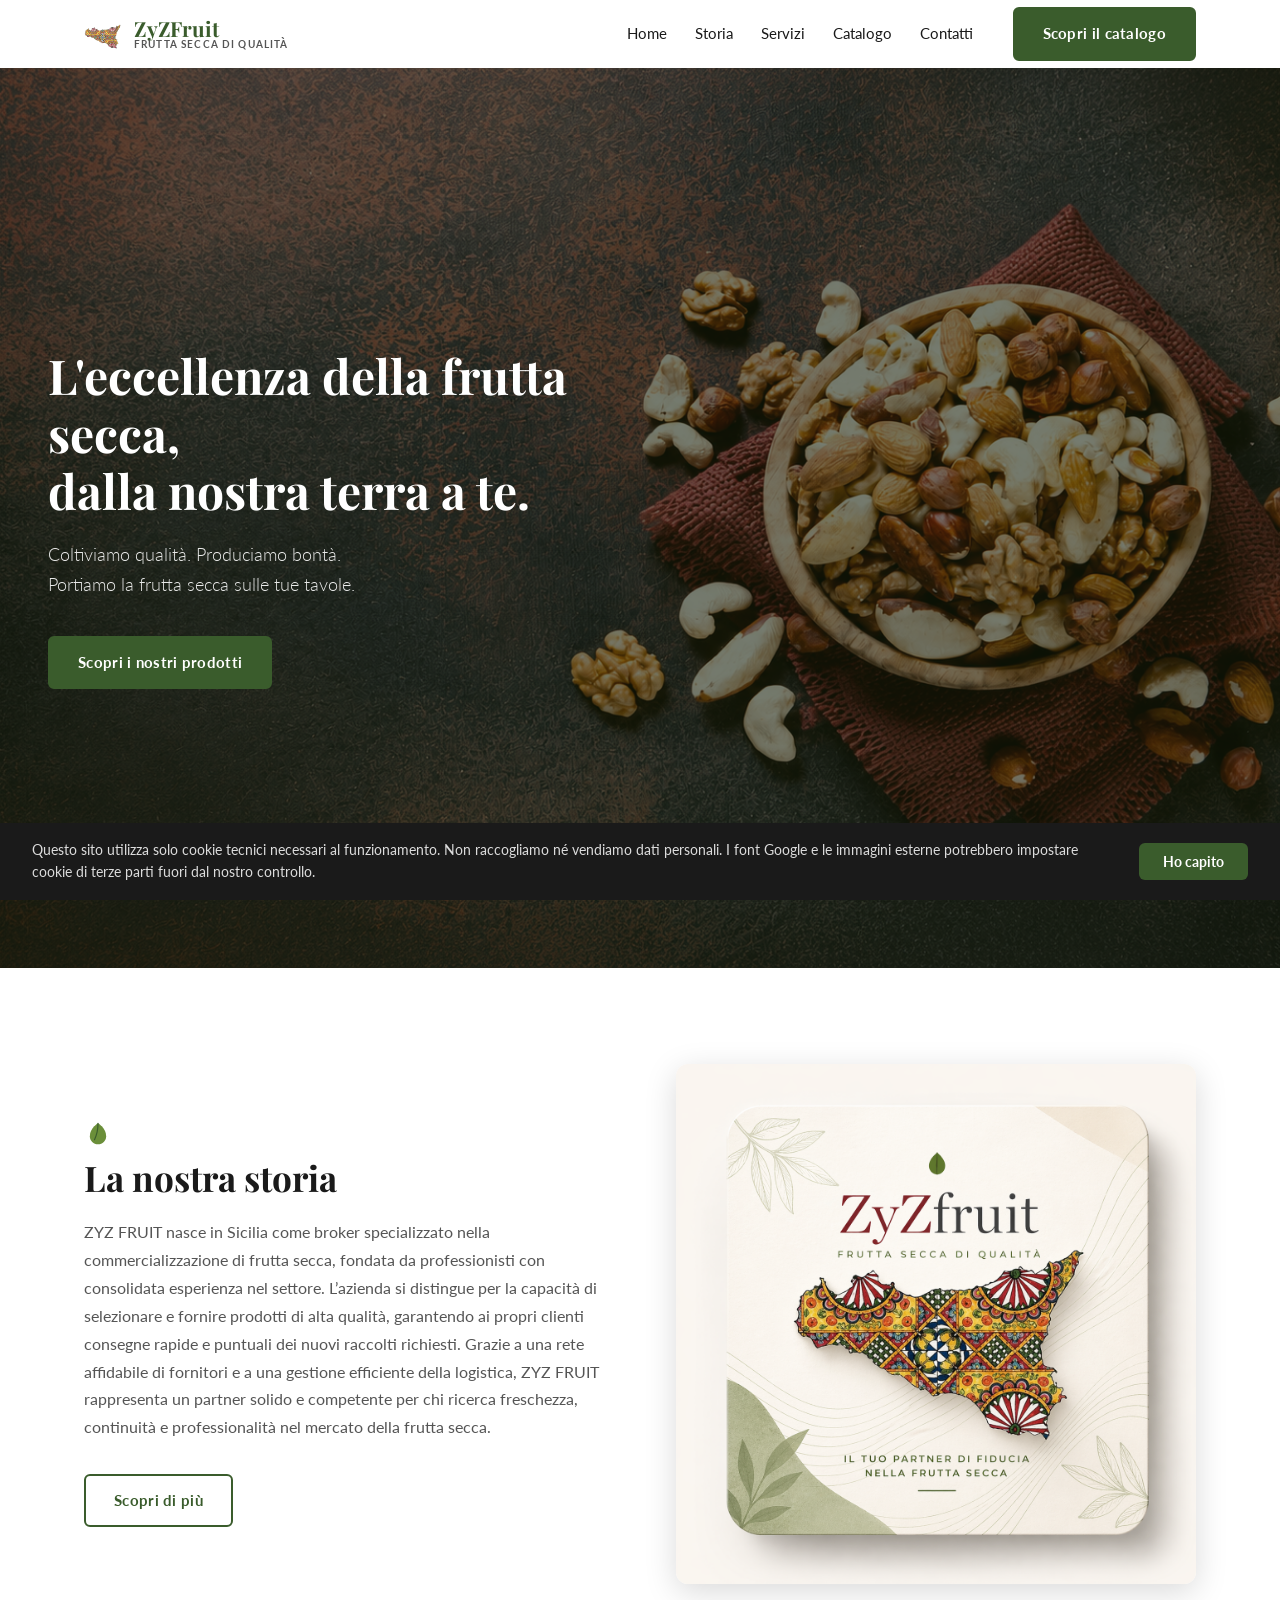
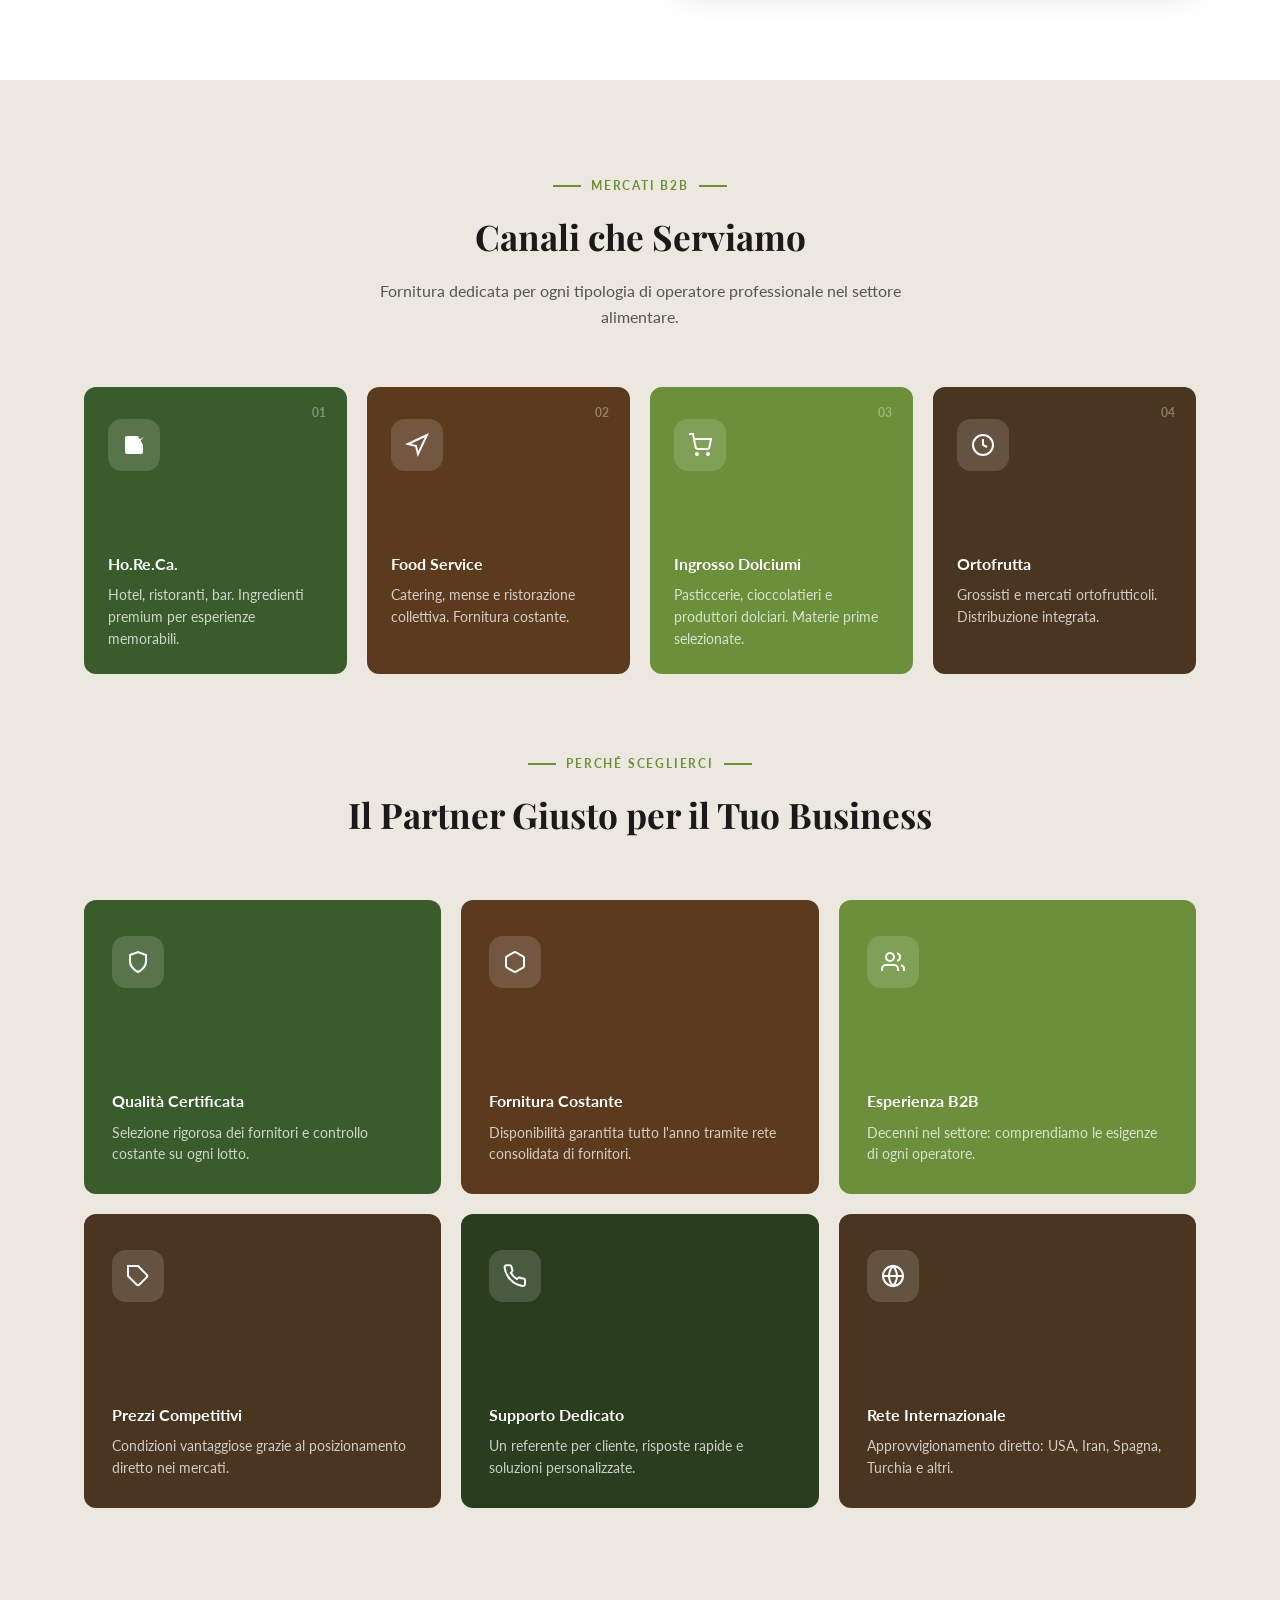
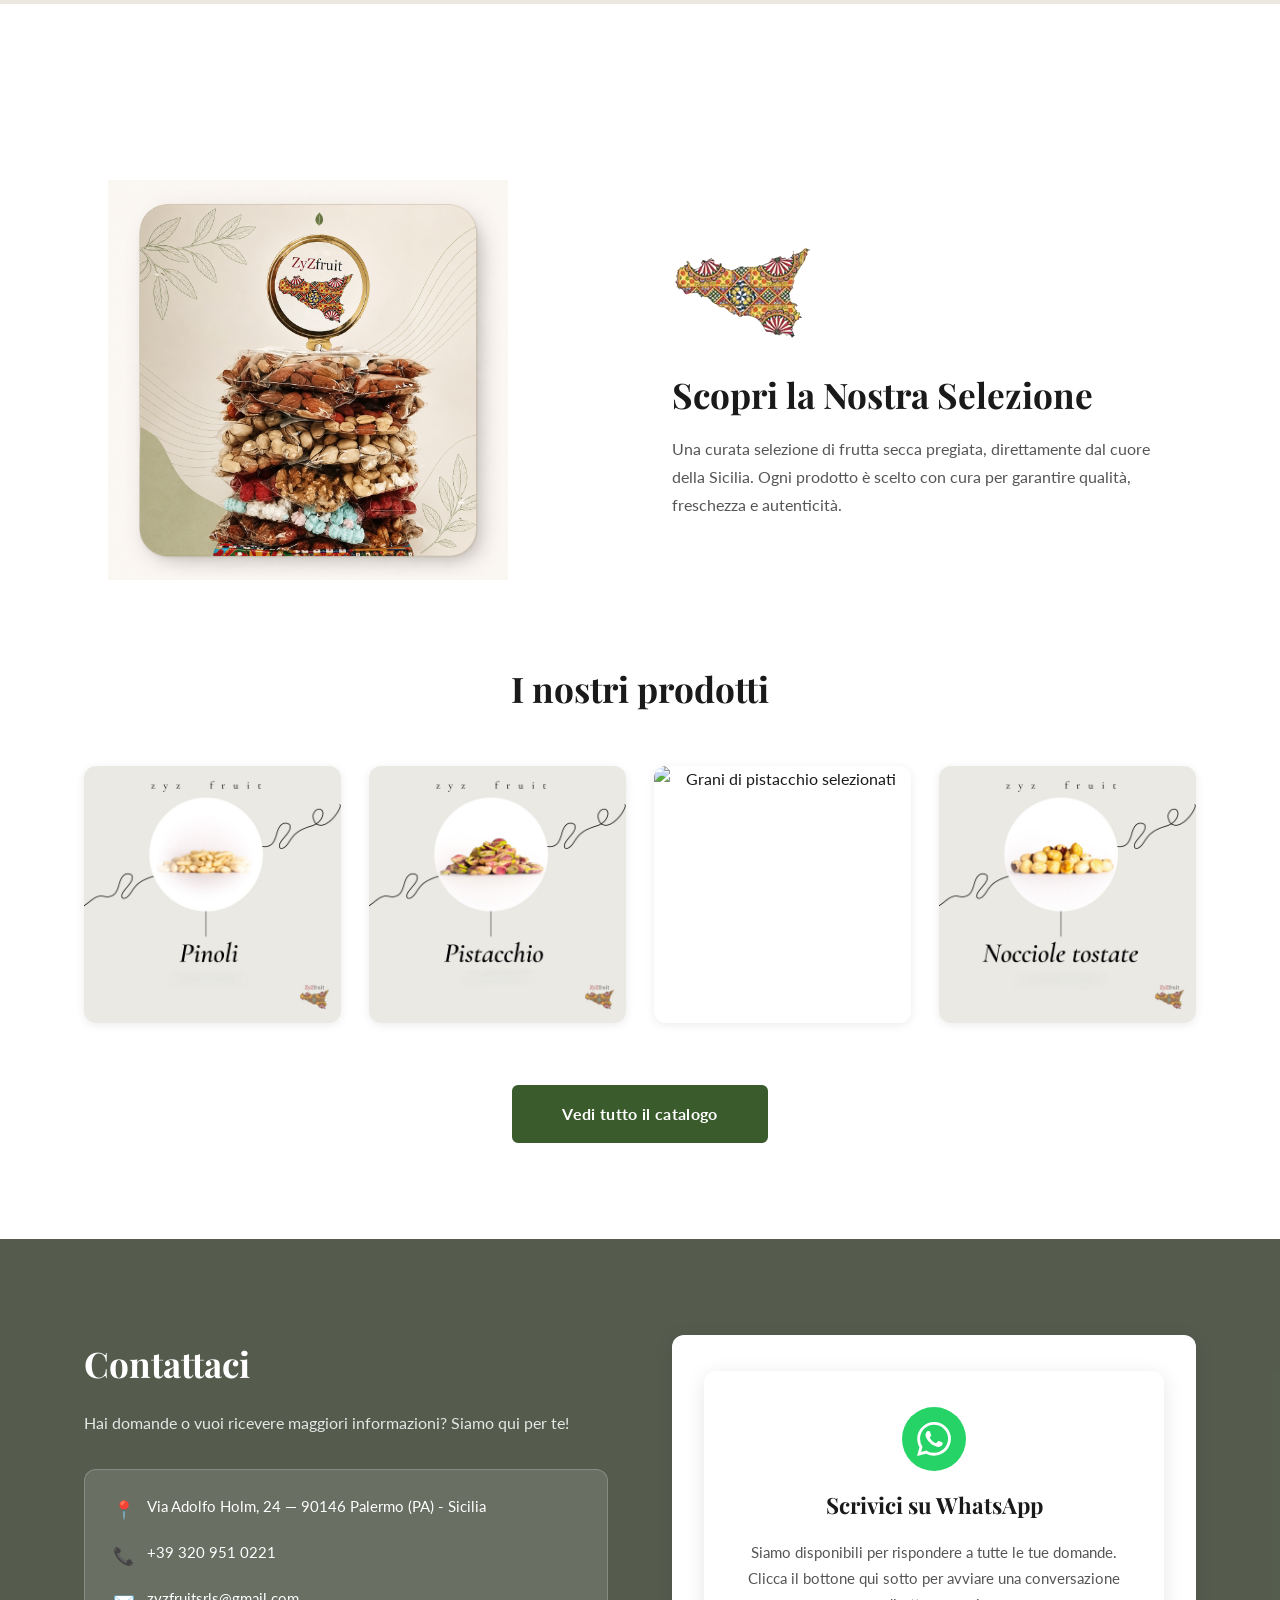
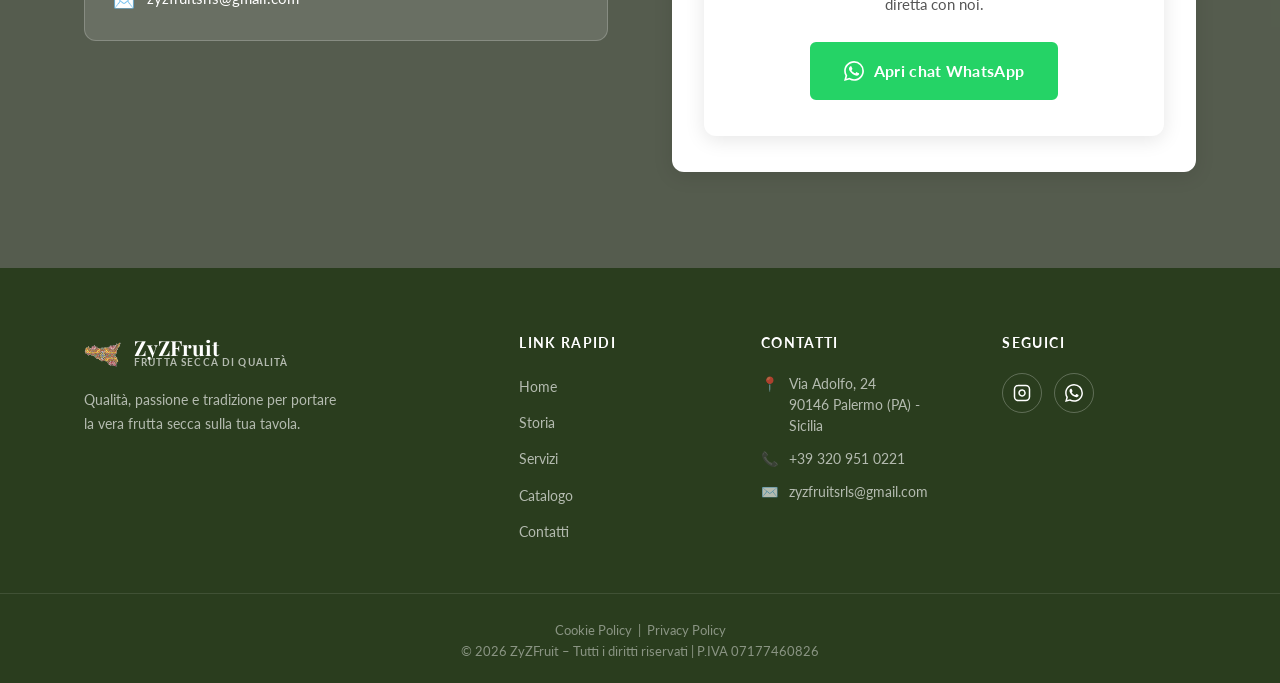
==== commit 05c189e1: "index.html" ====
--- a/index.html
+++ b/index.html
@@ -197,22 +197,22 @@
       <div class="prodotti-grid">
         <div class="product-card fade-in">
           <div class="product-img">
-            <img src="foto\pinoli.jpg" alt="Crema spalmabile al pistacchio" loading="lazy"/>
+            <img src="pinoli.jpg" alt="Crema spalmabile al pistacchio" loading="lazy"/>
           </div>
         </div>
         <div class="product-card fade-in">
           <div class="product-img">
-            <img src="foto\pistacchio.jpg" alt="Pistacchi sgusciati" loading="lazy"/>
+            <img src="pistacchio.jpg" alt="Pistacchi sgusciati" loading="lazy"/>
           </div>
         </div>
         <div class="product-card fade-in">
           <div class="product-img">
-            <img src="foto\mandorla_tostata.jpg" alt="Grani di pistacchio selezionati" loading="lazy"/>
+            <img src=mandorla_tostata.jpg" alt="Grani di pistacchio selezionati" loading="lazy"/>
           </div>
         </div>
         <div class="product-card fade-in">
           <div class="product-img">
-            <img src="foto\nocciole_tostate.jpg" alt="Biscotti al pistacchio artigianali" loading="lazy"/>
+            <img src="nocciole_tostate.jpg" alt="Biscotti al pistacchio artigianali" loading="lazy"/>
           </div>
         </div>
       </div>
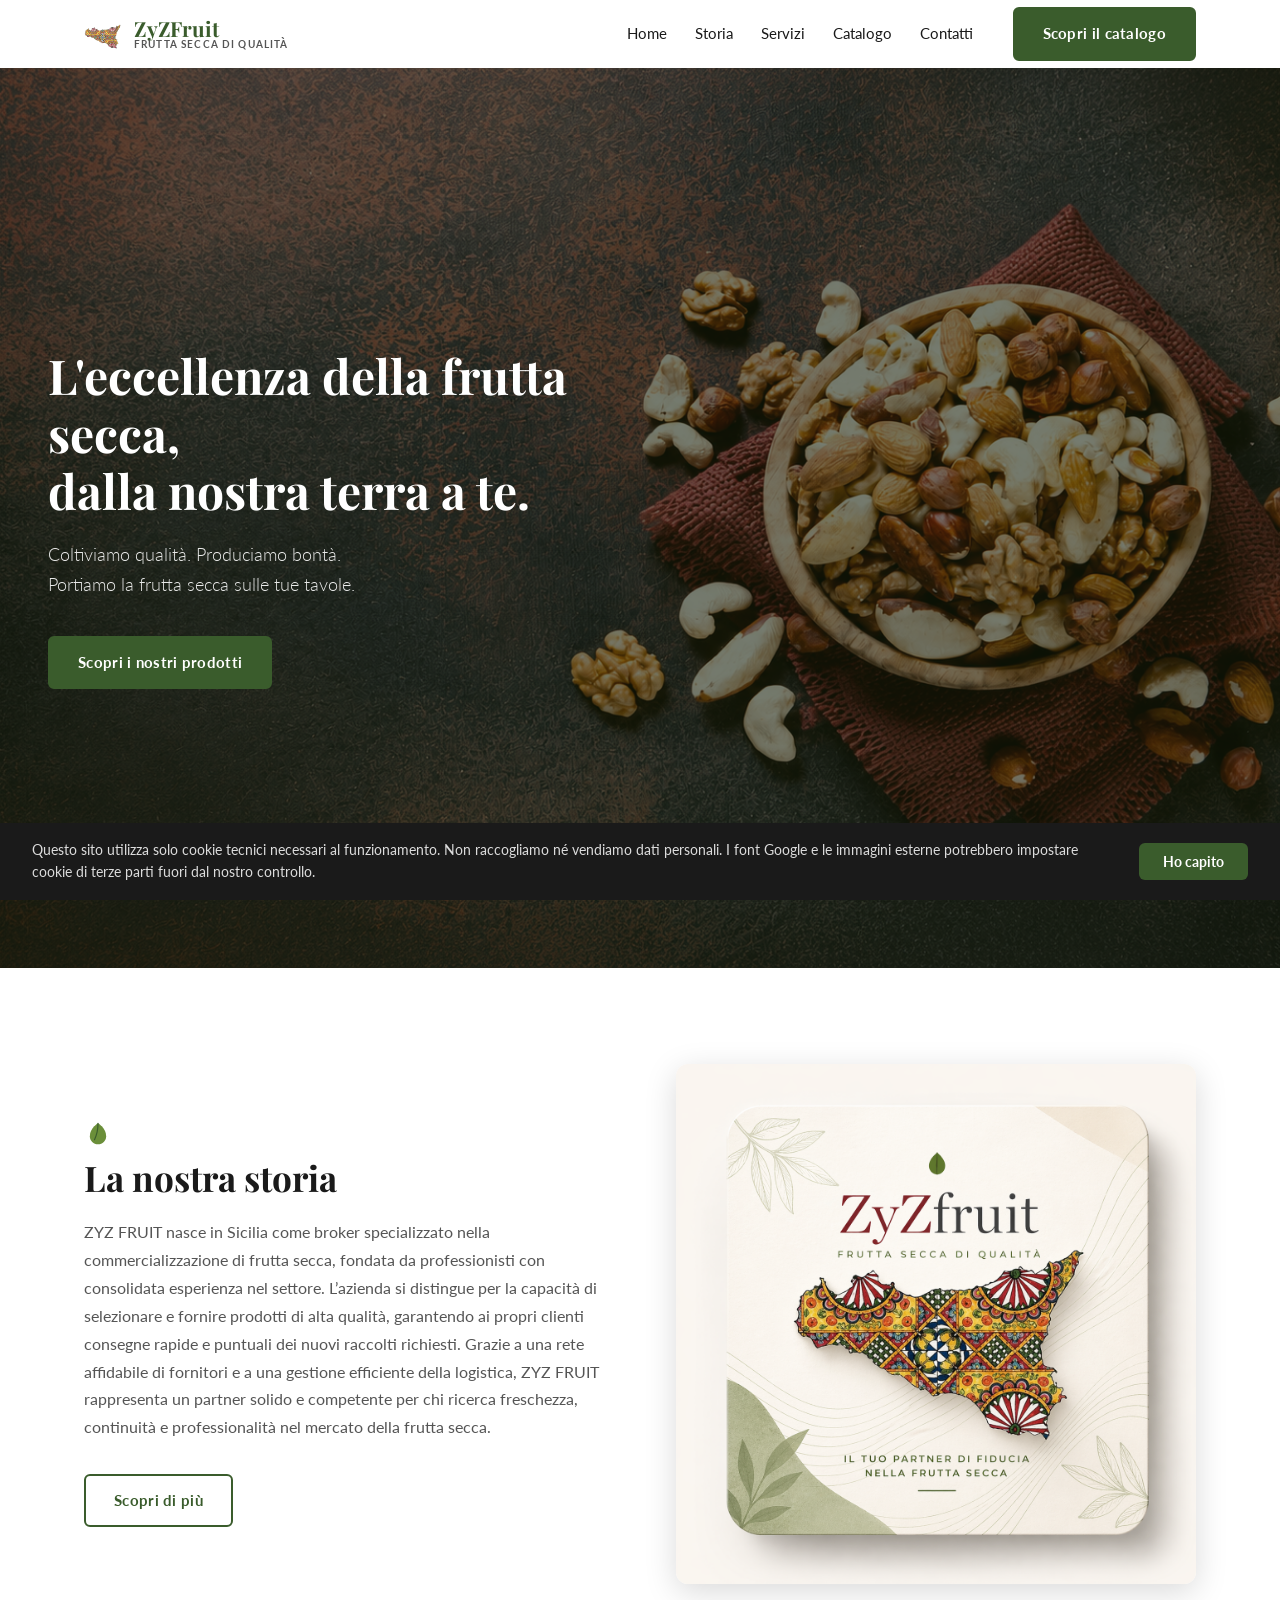
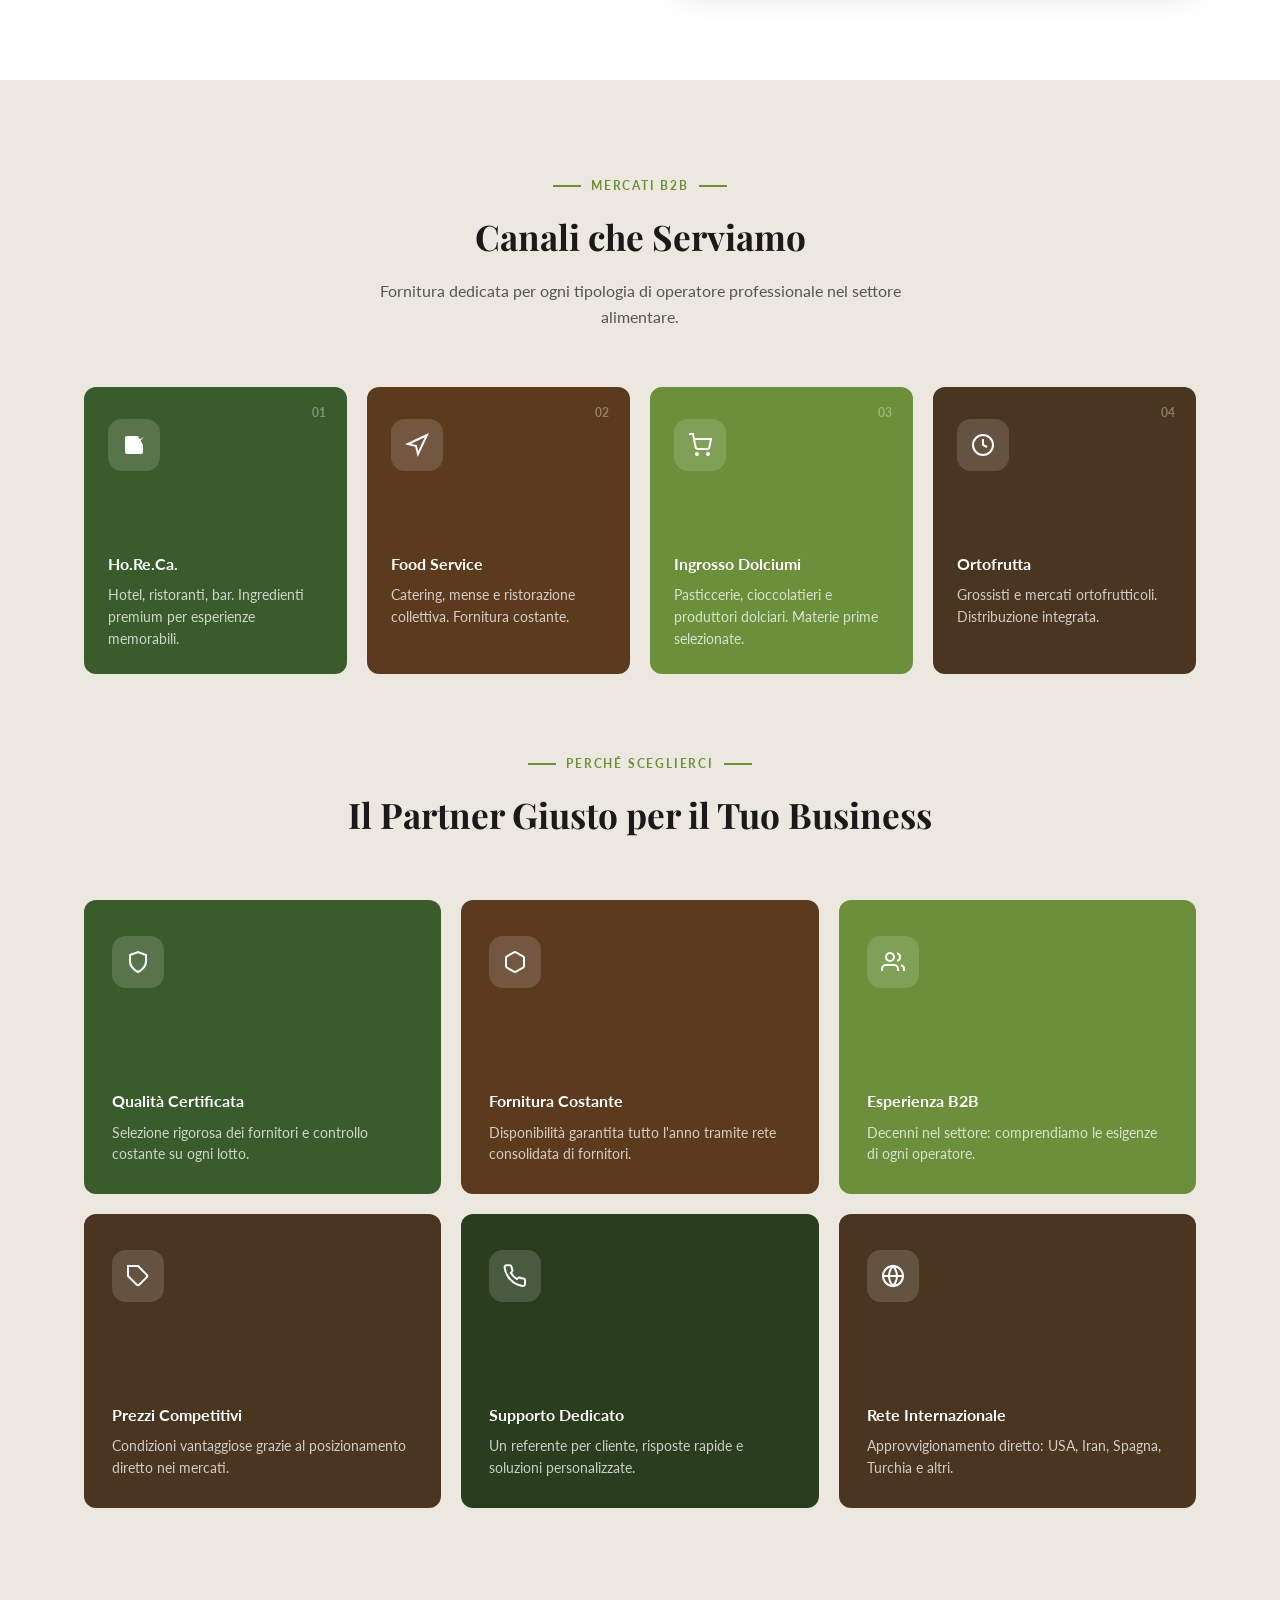
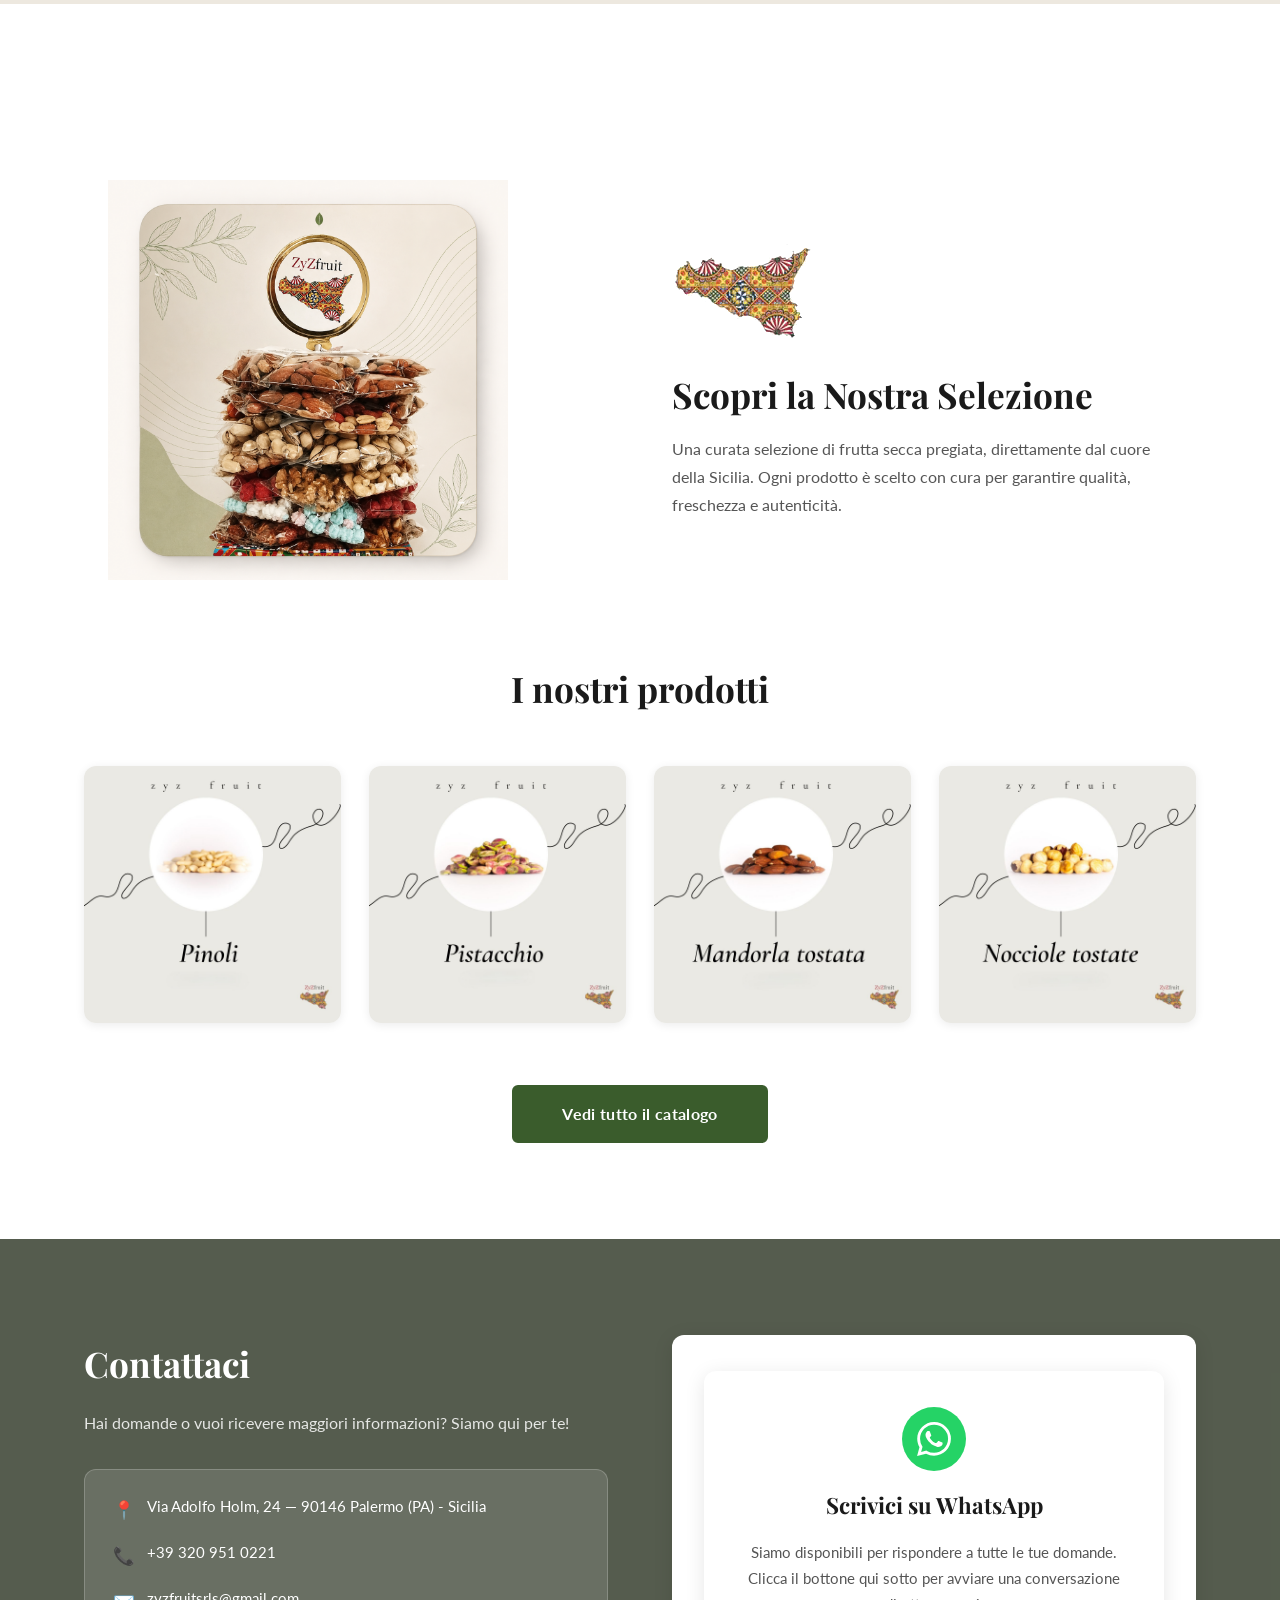
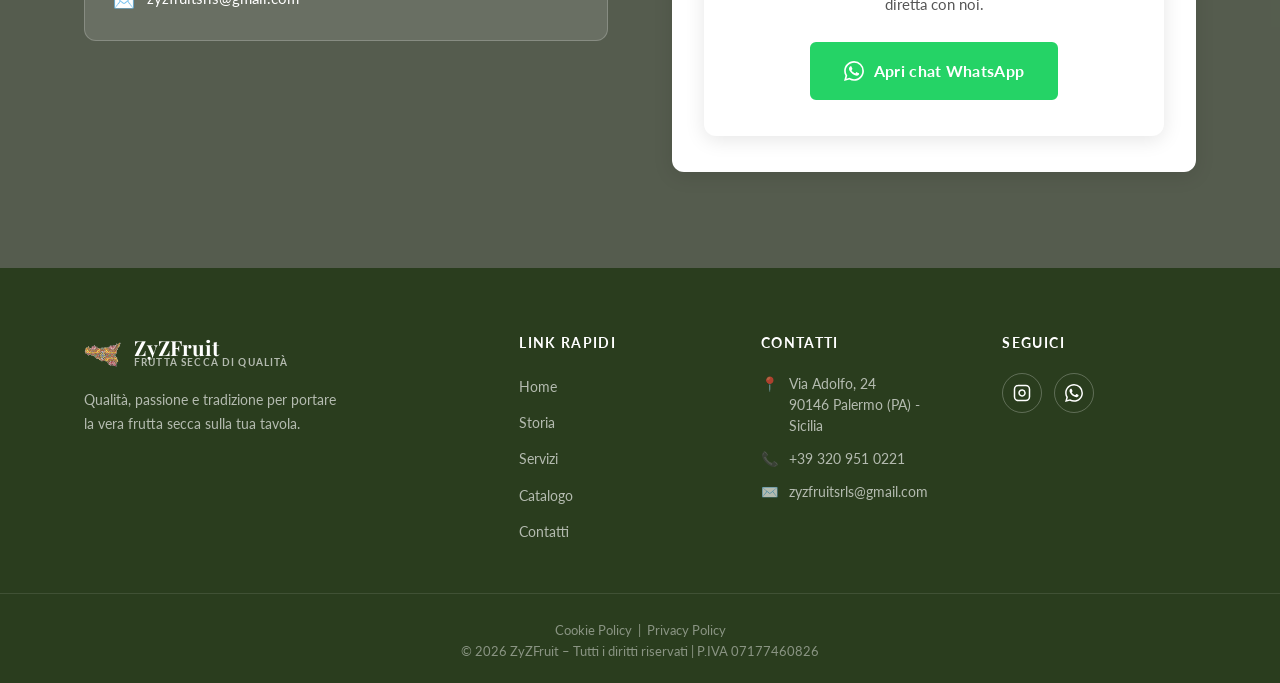
==== commit 6ff64003: "index.html" ====
--- a/index.html
+++ b/index.html
@@ -207,7 +207,7 @@
         </div>
         <div class="product-card fade-in">
           <div class="product-img">
-            <img src=mandorla_tostata.jpg" alt="Grani di pistacchio selezionati" loading="lazy"/>
+            <img src="mandorla_tostata.jpg" alt="Grani di pistacchio selezionati" loading="lazy"/>
           </div>
         </div>
         <div class="product-card fade-in">
